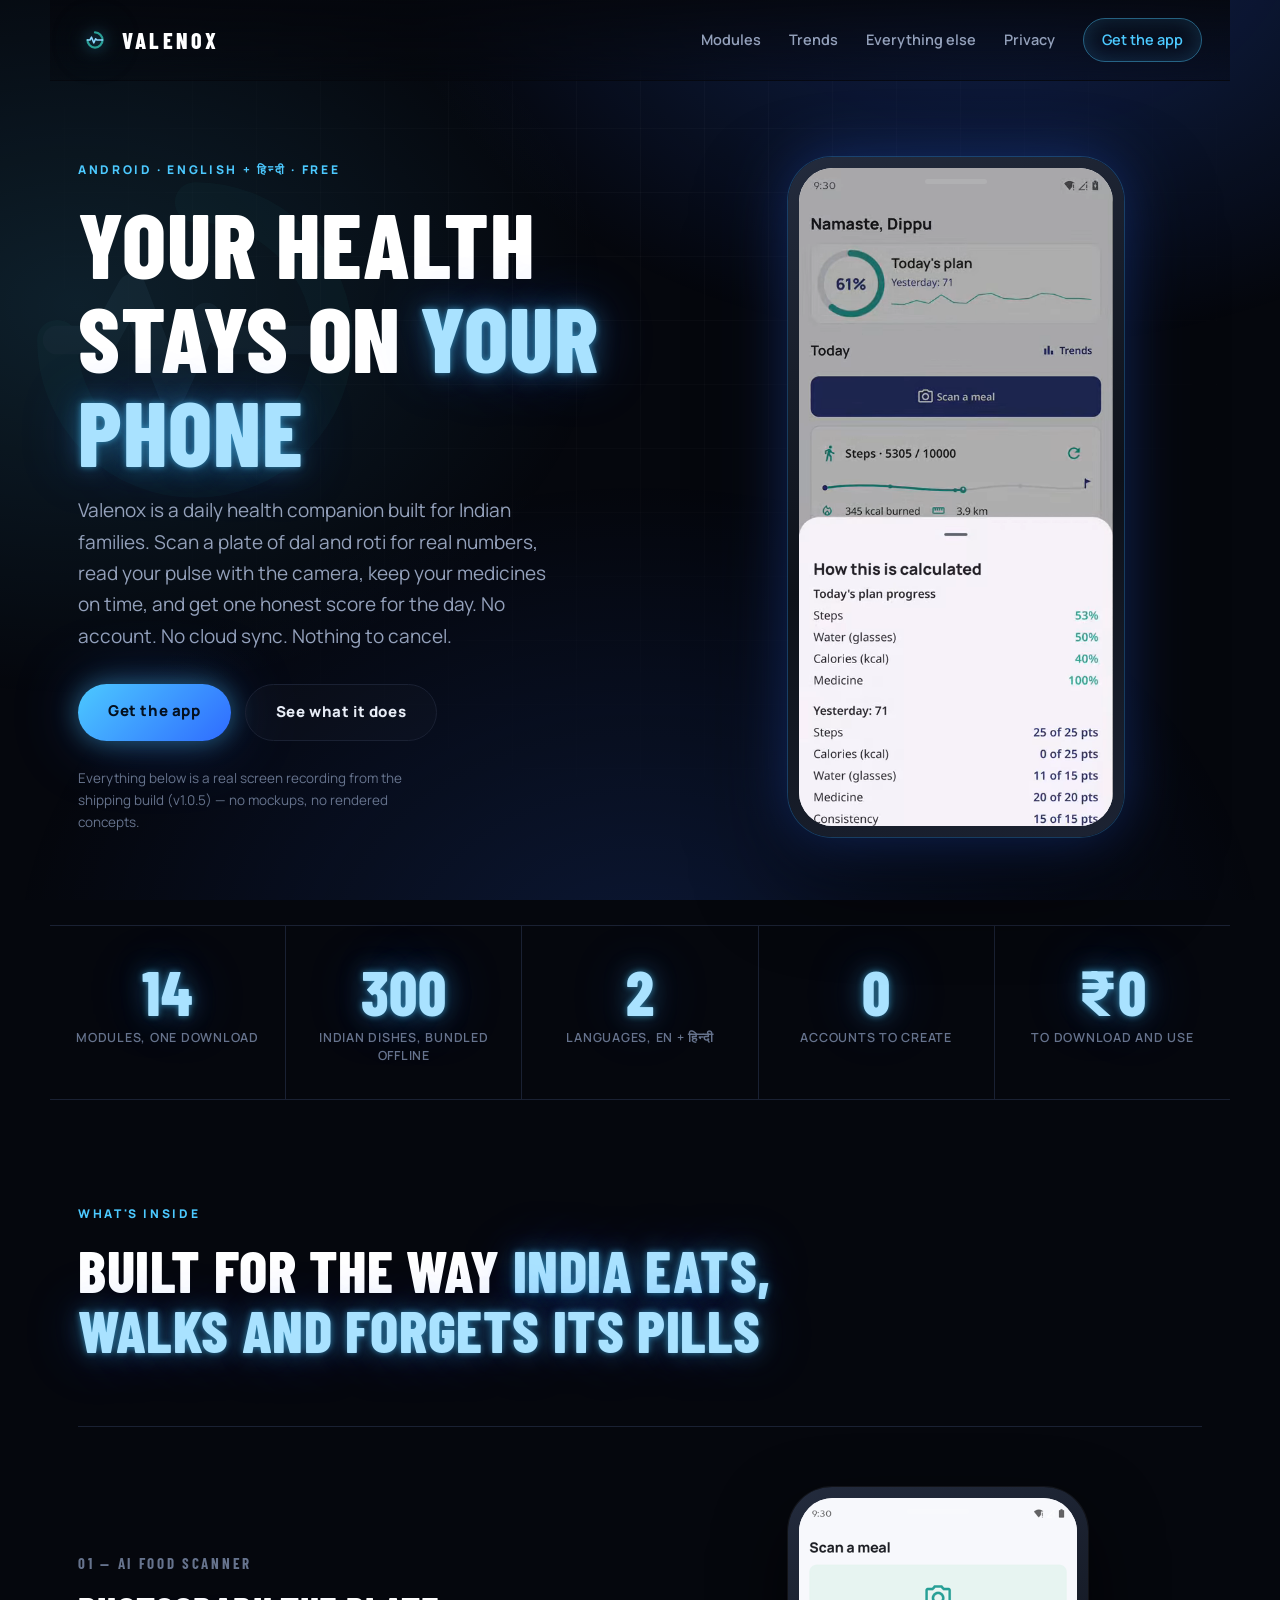
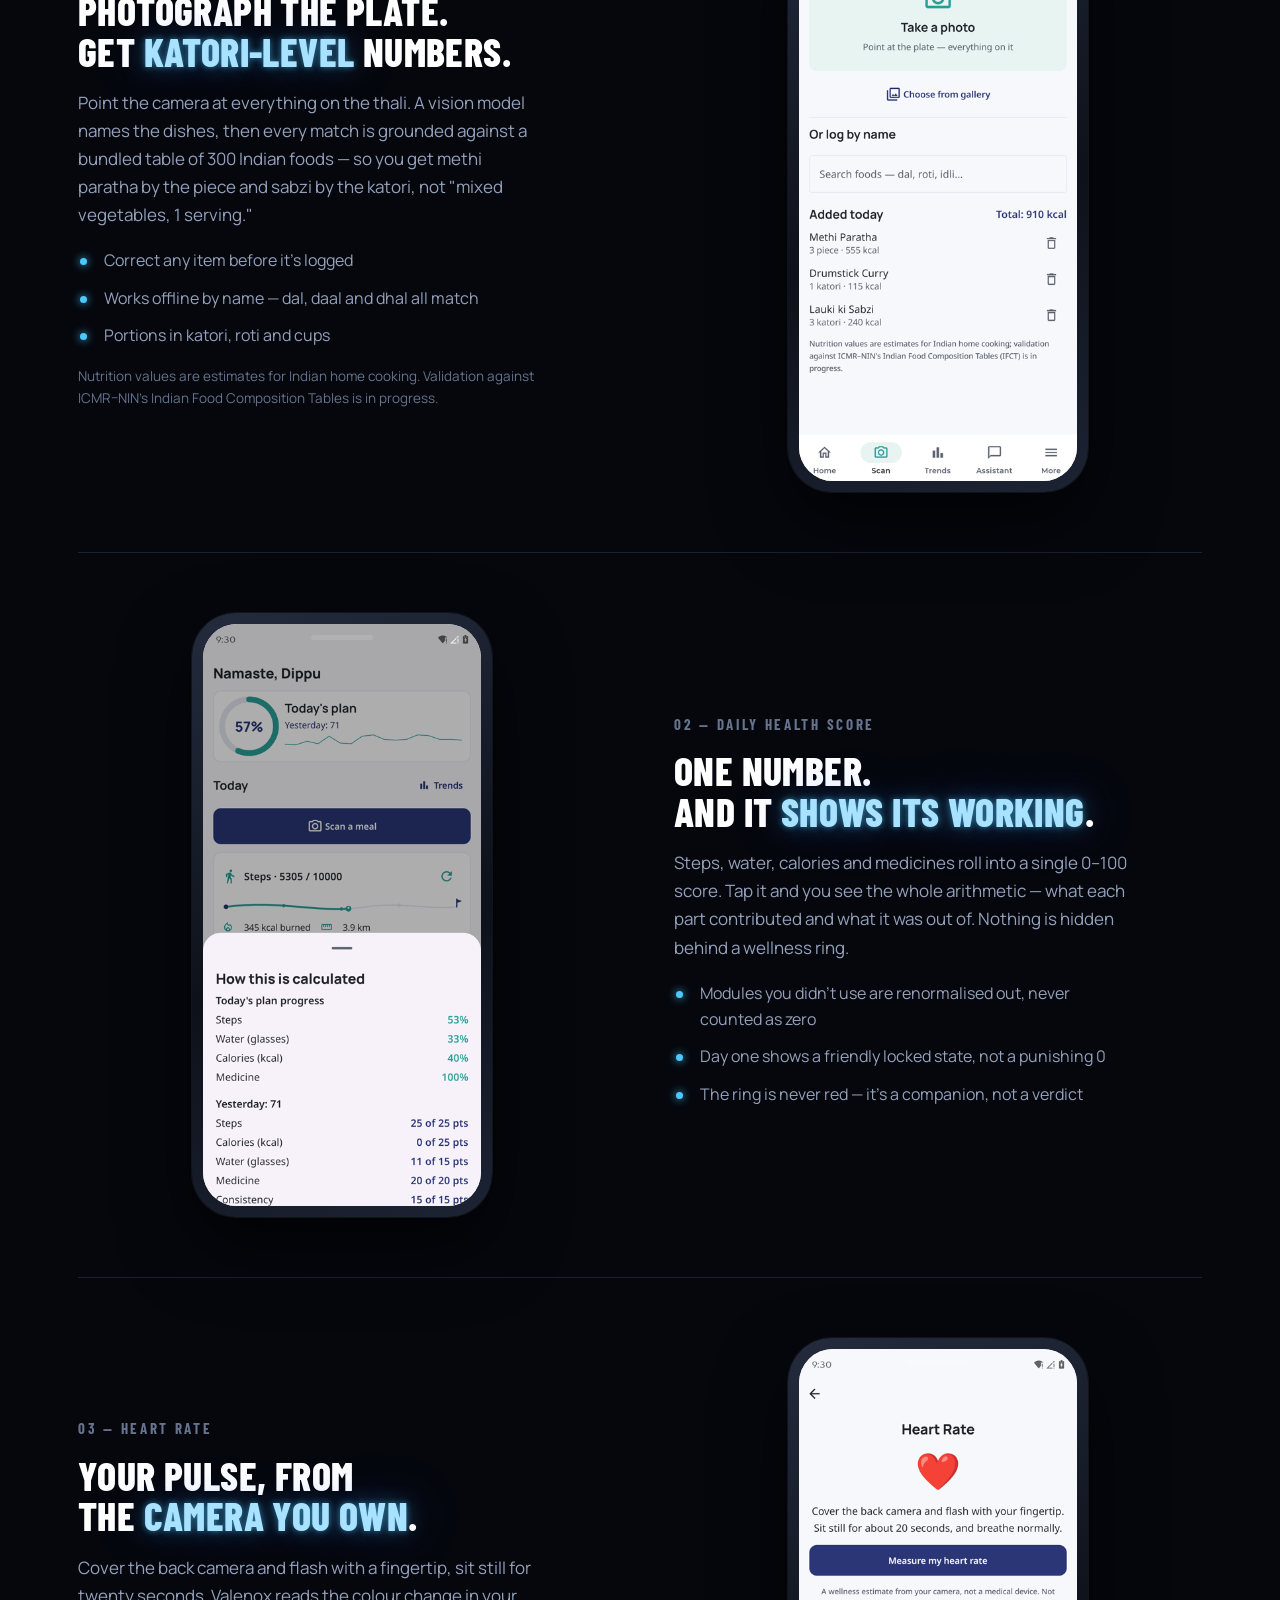
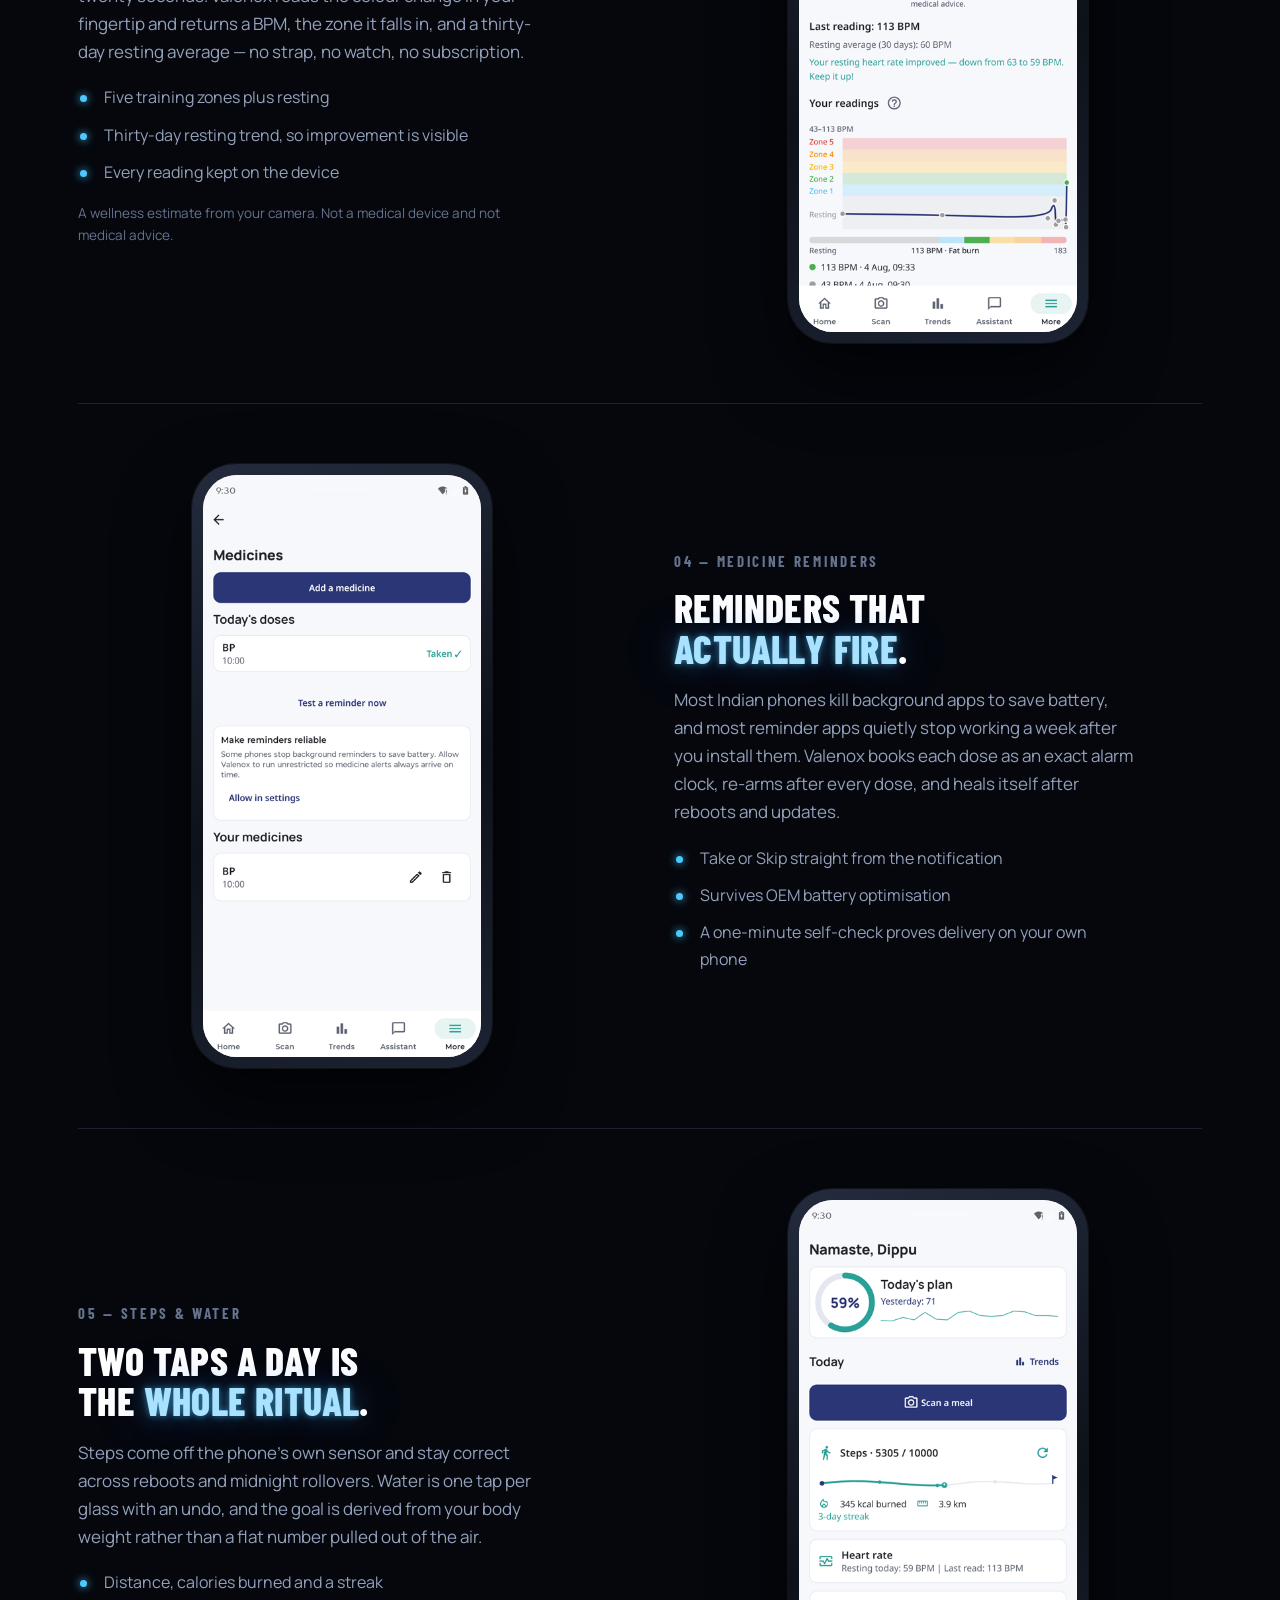
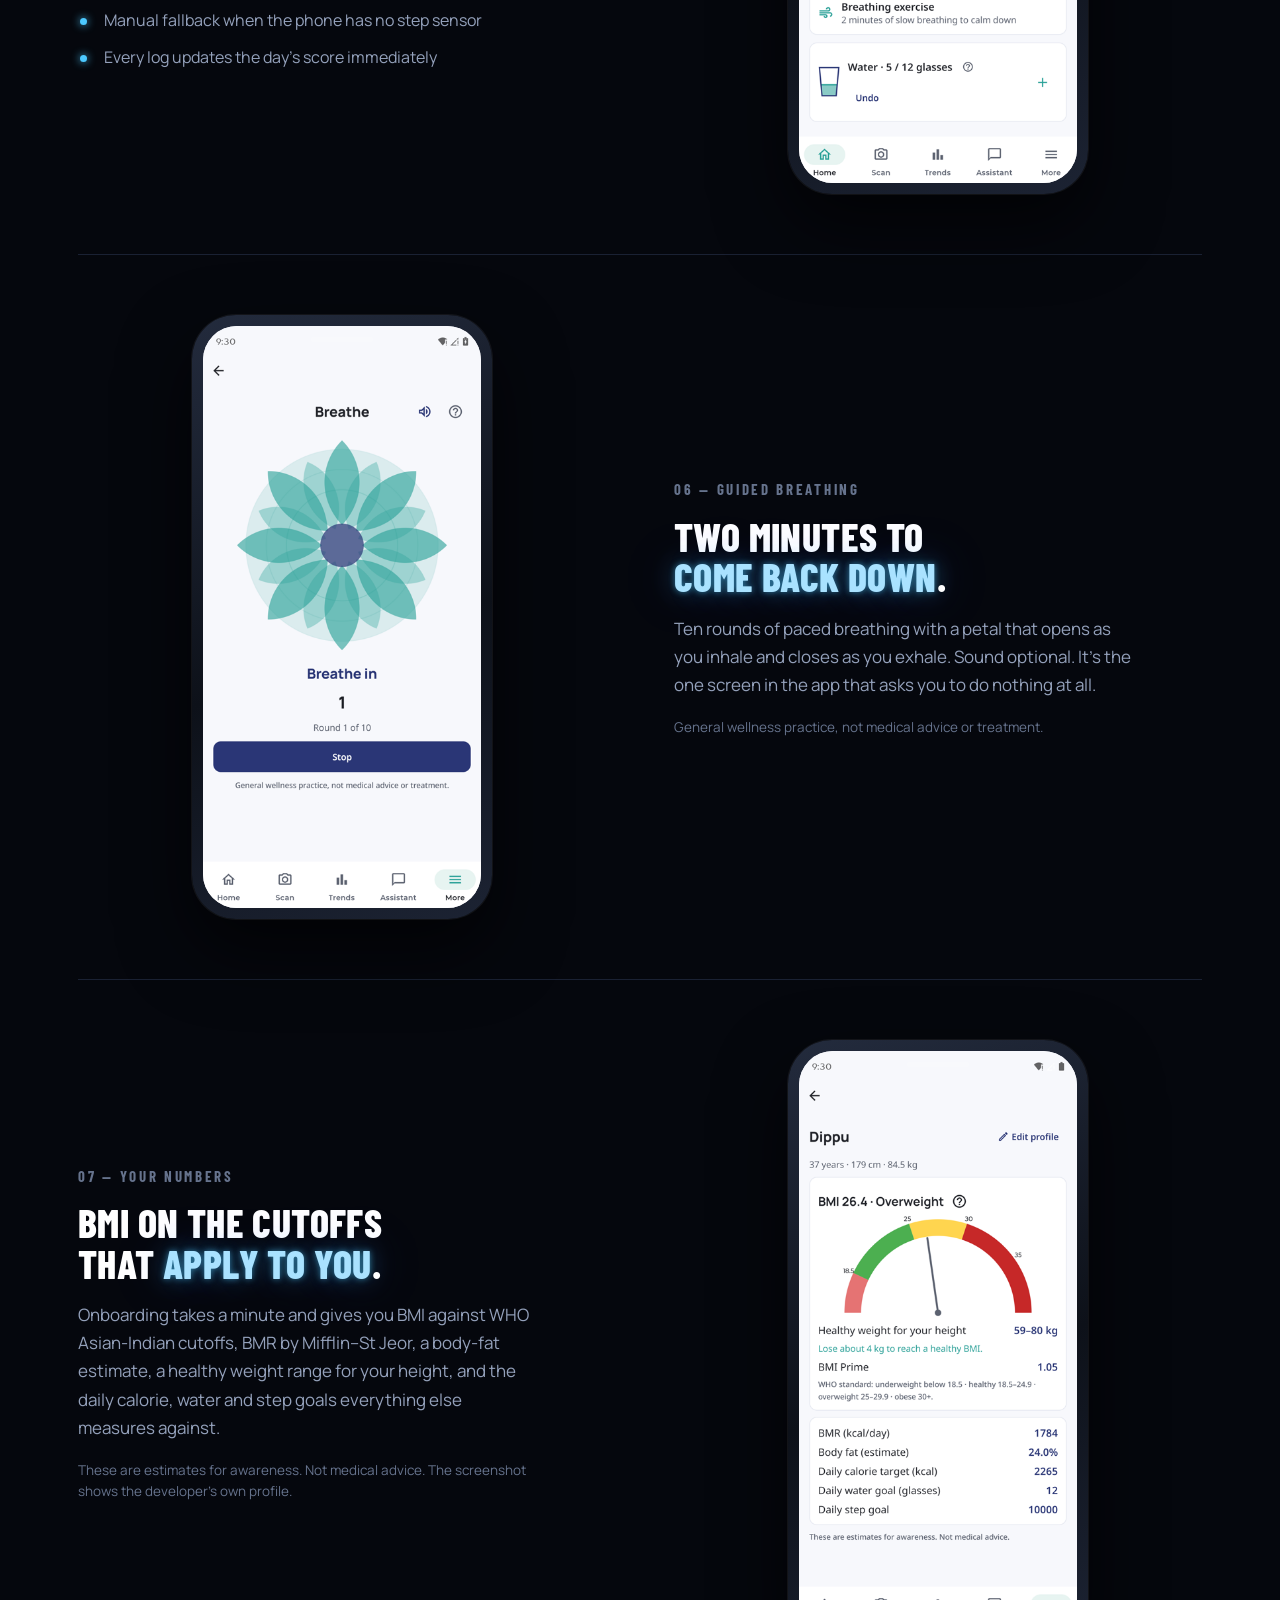
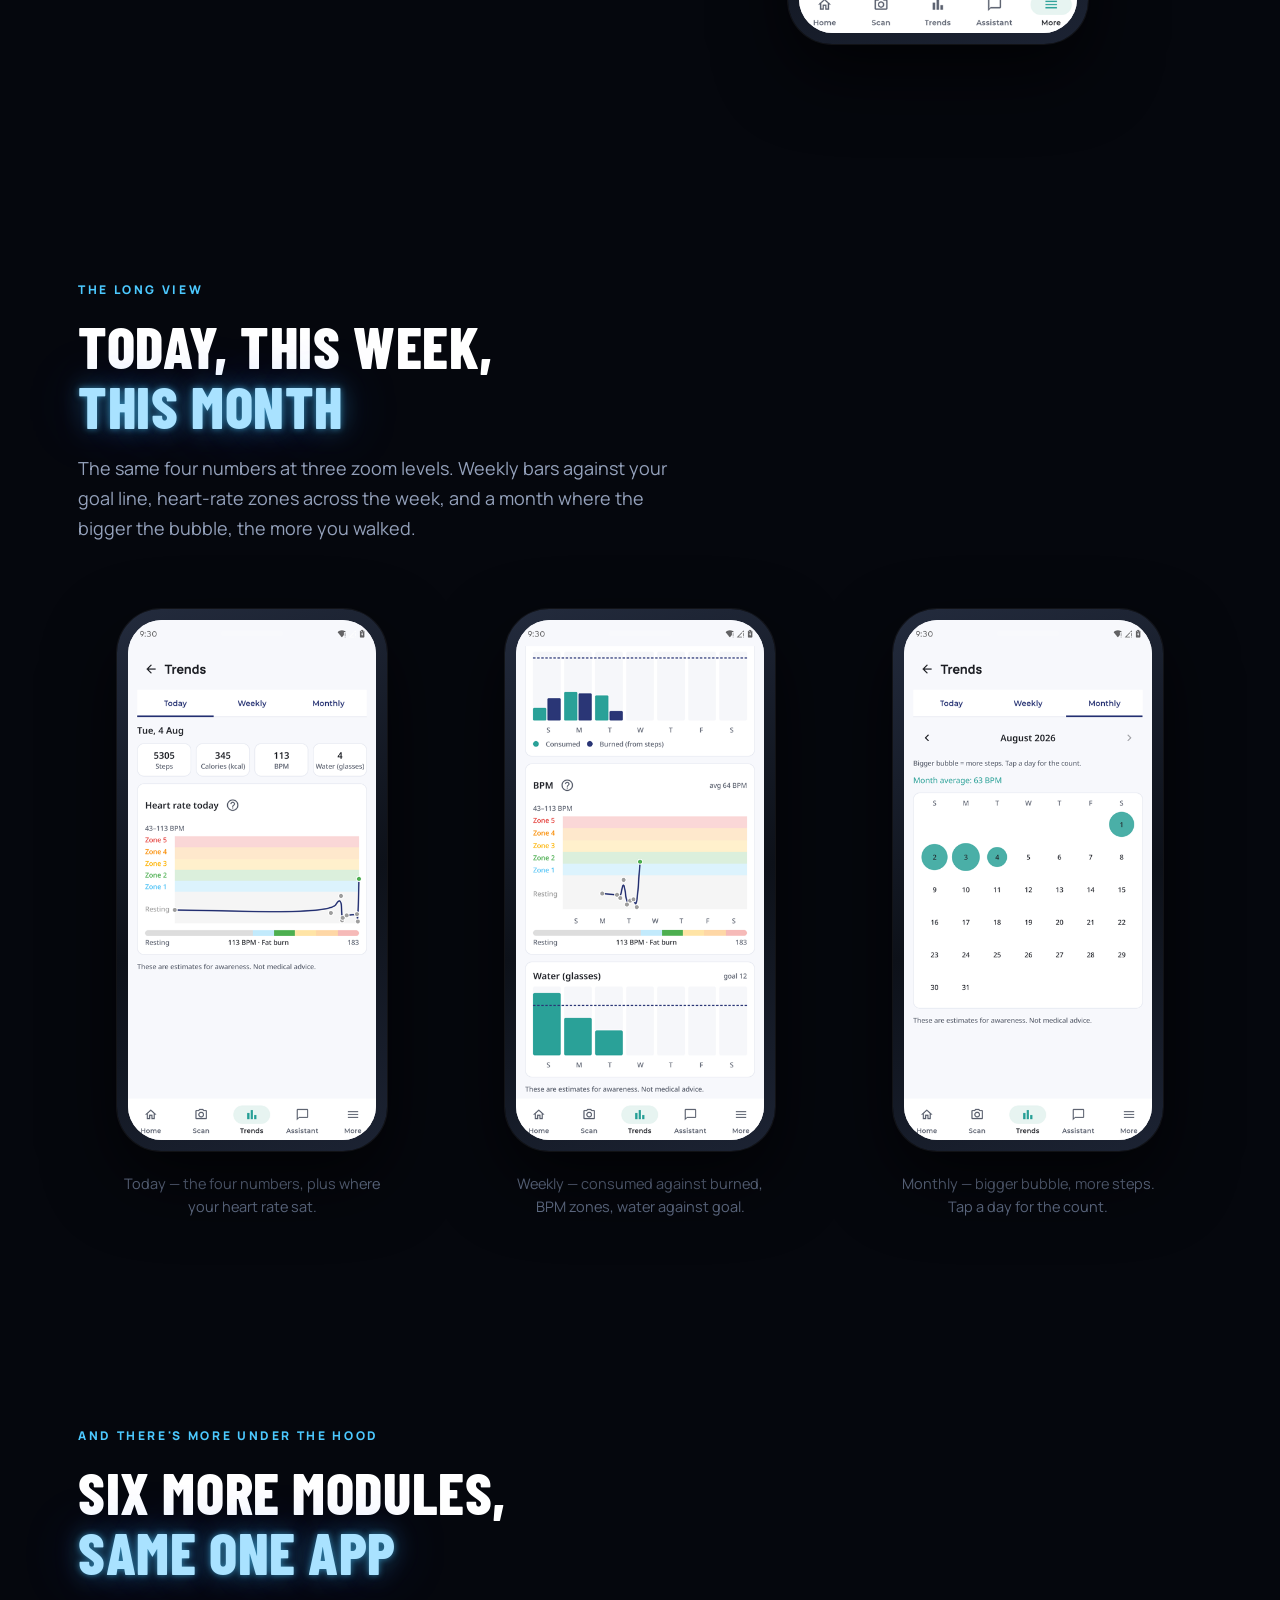
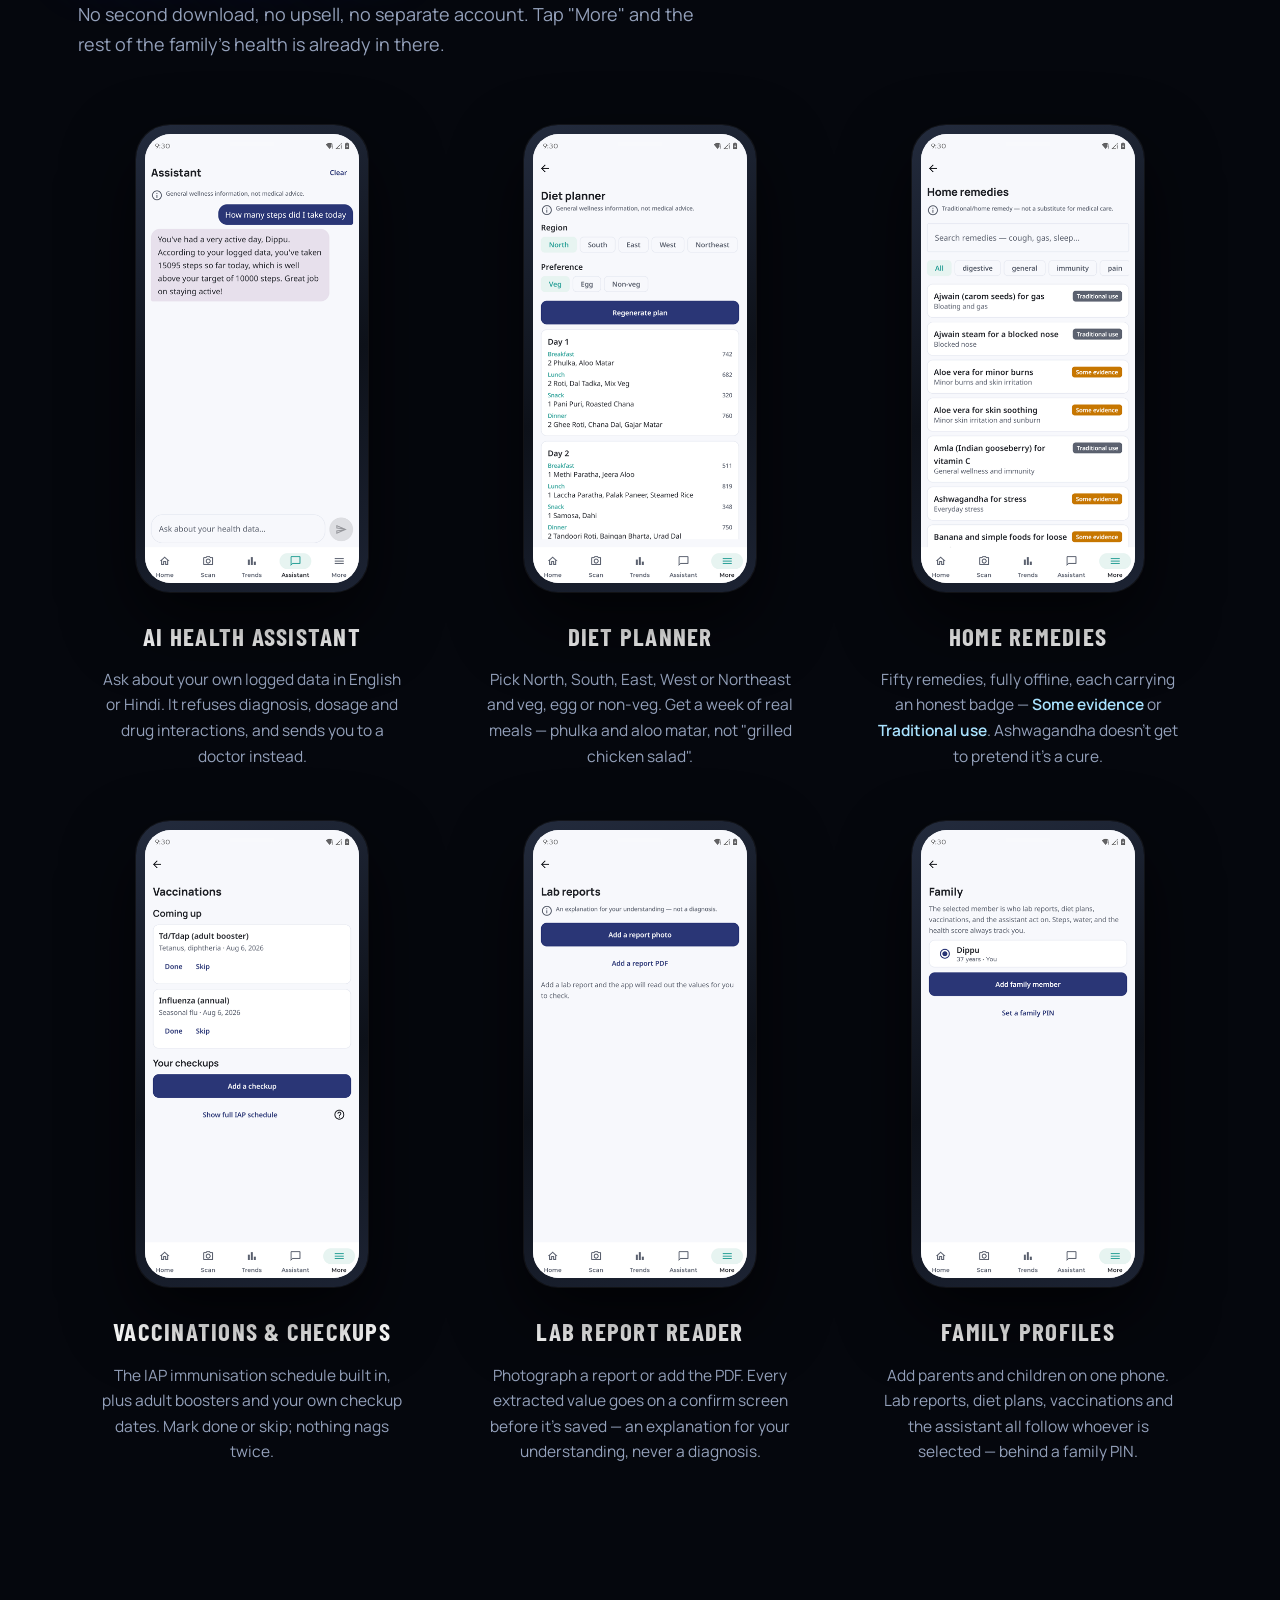
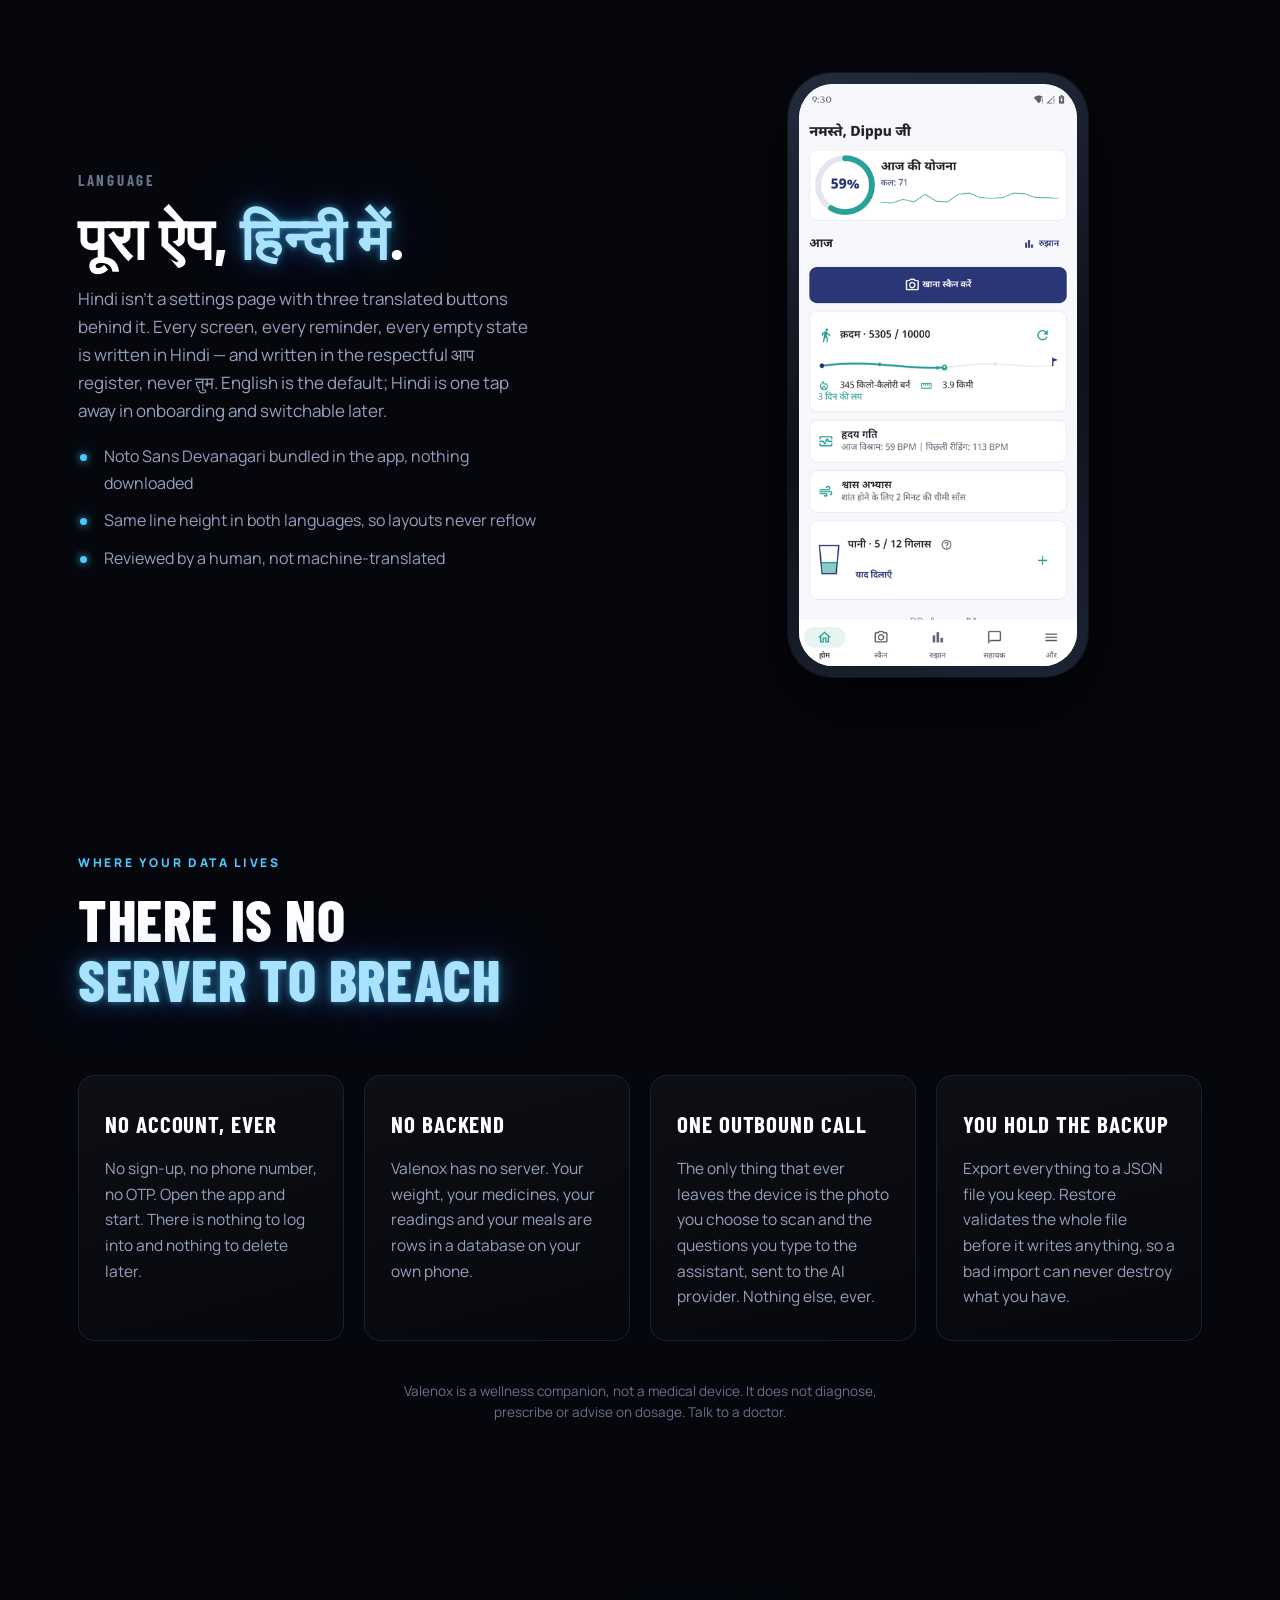
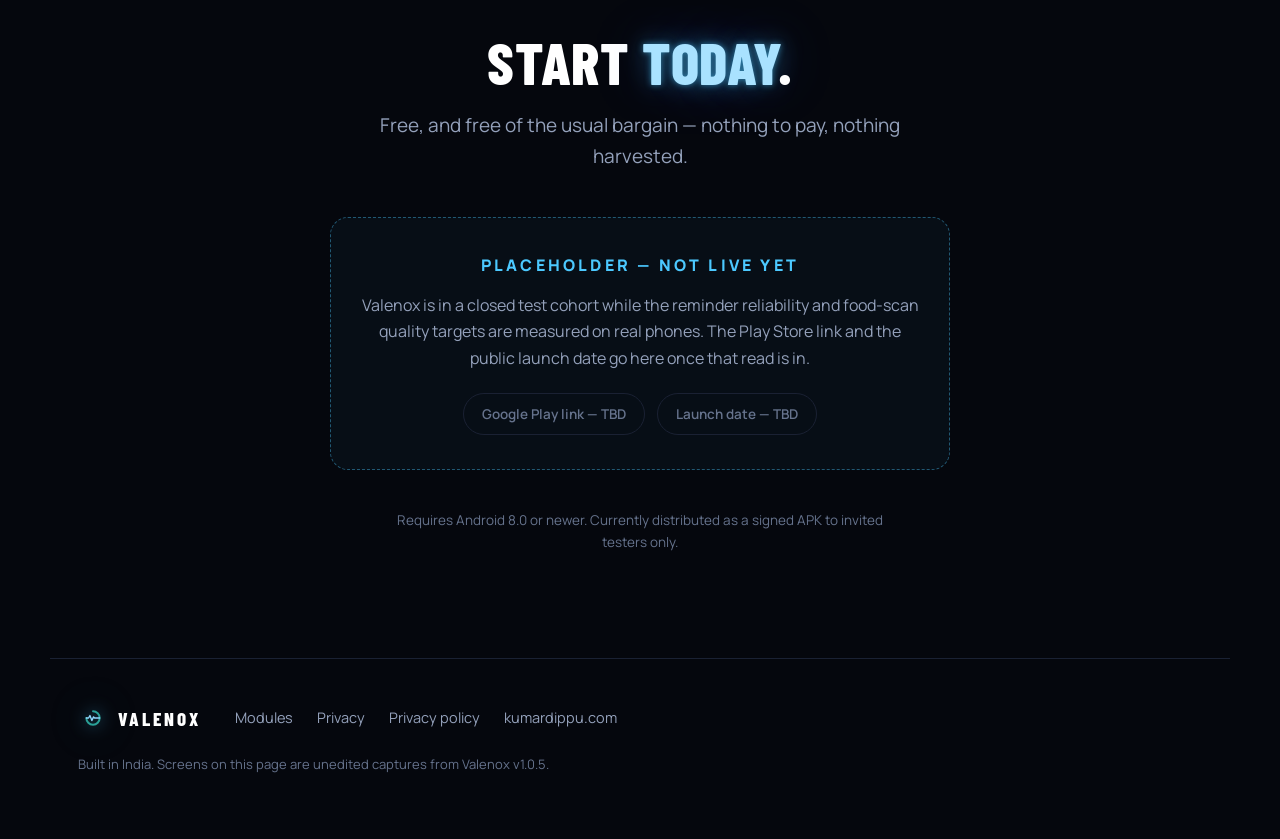
==== index.html @ 493581b9 "initial" ====
<!DOCTYPE html>
<html lang="en">
<head>
<meta charset="utf-8">
<meta name="viewport" content="width=device-width, initial-scale=1">
<title>Valenox — Your health stays on your phone</title>
<meta name="description" content="A free, local-first daily health companion for Indian families. AI food scanning, camera heart rate, step and water tracking, medicine reminders that actually fire, and a daily health score. English and Hindi. No account, no cloud.">
<meta property="og:title" content="Valenox — Your health stays on your phone">
<meta property="og:description" content="A free, local-first daily health companion for Indian families. English and Hindi. No account, no cloud.">
<meta property="og:image" content="assets/valenox-poster.jpg">
<meta property="og:type" content="website">
<link rel="icon" type="image/svg+xml" href="assets/valenox-mark.svg">
<link rel="apple-touch-icon" href="assets/valenox-mark.svg">
<meta name="theme-color" content="#05070d">
<link rel="preconnect" href="https://fonts.googleapis.com">
<link rel="preconnect" href="https://fonts.gstatic.com" crossorigin>
<link href="https://fonts.googleapis.com/css2?family=Barlow+Condensed:wght@600;700;800&family=Manrope:wght@400;500;600;800&display=swap" rel="stylesheet">
<link rel="stylesheet" href="styles.css">
</head>
<body>

<div class="grid-bg" aria-hidden="true"></div>

<header class="nav">
  <a class="nav__brand" href="#top">
    <img class="mark" src="assets/valenox-mark-dark.svg" alt="" width="34" height="34">
    <span>VALENOX</span>
  </a>
  <nav class="nav__links">
    <a href="#modules">Modules</a>
    <a href="#trends">Trends</a>
    <a href="#more">Everything else</a>
    <a href="#privacy">Privacy</a>
    <a href="#get" class="nav__cta">Get the app</a>
  </nav>
</header>

<!-- ─────────────────────────  HERO  ───────────────────────── -->
<section class="hero" id="top">
  <div class="hero__copy">
    <p class="eyebrow">Android · English + हिन्दी · Free</p>
    <h1 class="hero__title">
      YOUR HEALTH<br>
      STAYS ON <span class="glow">YOUR PHONE</span>
    </h1>
    <p class="lede">
      Valenox is a daily health companion built for Indian families. Scan a plate of
      dal and roti for real numbers, read your pulse with the camera, keep your
      medicines on time, and get one honest score for the day. No account. No cloud
      sync. Nothing to cancel.
    </p>
    <div class="hero__actions">
      <a class="btn btn--primary" href="#get">Get the app</a>
      <a class="btn btn--ghost" href="#modules">See what it does</a>
    </div>
    <p class="hero__note">
      Everything below is a real screen recording from the shipping build (v1.0.5) —
      no mockups, no rendered concepts.
    </p>
  </div>

  <div class="hero__device">
    <div class="phone phone--hero">
      <div class="phone__screen">
        <video
          autoplay muted loop playsinline
          poster="assets/valenox-poster.jpg"
          aria-label="Screen recording of the Valenox app: daily plan, food scanner, trends, heart rate, medicines and guided breathing.">
          <source src="assets/valenox-demo.webm" type="video/webm">
          <source src="assets/valenox-demo.mp4" type="video/mp4">
          <img src="assets/valenox-poster.jpg" alt="The Valenox home dashboard showing the day's plan progress.">
        </video>
      </div>
    </div>
  </div>
</section>

<!-- ─────────────────────────  STATS  ───────────────────────── -->
<section class="stats" aria-label="Valenox at a glance">
  <div class="stat"><span class="stat__num glow">14</span><span class="stat__label">Modules, one download</span></div>
  <div class="stat"><span class="stat__num glow">300</span><span class="stat__label">Indian dishes, bundled offline</span></div>
  <div class="stat"><span class="stat__num glow">2</span><span class="stat__label">Languages, EN + हिन्दी</span></div>
  <div class="stat"><span class="stat__num glow">0</span><span class="stat__label">Accounts to create</span></div>
  <div class="stat"><span class="stat__num glow">&#8377;0</span><span class="stat__label">To download and use</span></div>
</section>

<!-- ─────────────────────────  MODULES  ───────────────────────── -->
<section class="section" id="modules">
  <div class="section__head">
    <p class="eyebrow">What's inside</p>
    <h2 class="h2">BUILT FOR THE WAY <span class="glow">INDIA EATS,<br>WALKS AND FORGETS ITS PILLS</span></h2>
  </div>

  <!-- Food scanner -->
  <article class="feature">
    <div class="feature__text">
      <p class="kicker">01 — AI Food Scanner</p>
      <h3 class="h3">Photograph the plate.<br>Get <span class="glow">katori-level</span> numbers.</h3>
      <p>
        Point the camera at everything on the thali. A vision model names the dishes,
        then every match is grounded against a bundled table of 300 Indian foods — so
        you get methi paratha by the piece and sabzi by the katori, not "mixed
        vegetables, 1 serving."
      </p>
      <ul class="ticks">
        <li>Correct any item before it's logged</li>
        <li>Works offline by name — dal, daal and dhal all match</li>
        <li>Portions in katori, roti and cups</li>
      </ul>
      <p class="fineprint">
        Nutrition values are estimates for Indian home cooking. Validation against
        ICMR–NIN's Indian Food Composition Tables is in progress.
      </p>
    </div>
    <div class="feature__shot">
      <div class="phone"><div class="phone__screen">
        <img src="assets/shots/scan.png" alt="The Valenox food scanner showing methi paratha, drumstick curry and lauki ki sabzi logged for a total of 910 kcal." loading="lazy" width="420" height="880">
      </div></div>
    </div>
  </article>

  <!-- Health score -->
  <article class="feature feature--flip">
    <div class="feature__text">
      <p class="kicker">02 — Daily Health Score</p>
      <h3 class="h3">One number.<br>And it <span class="glow">shows its working</span>.</h3>
      <p>
        Steps, water, calories and medicines roll into a single 0–100 score. Tap it
        and you see the whole arithmetic — what each part contributed and what it was
        out of. Nothing is hidden behind a wellness ring.
      </p>
      <ul class="ticks">
        <li>Modules you didn't use are renormalised out, never counted as zero</li>
        <li>Day one shows a friendly locked state, not a punishing 0</li>
        <li>The ring is never red — it's a companion, not a verdict</li>
      </ul>
    </div>
    <div class="feature__shot">
      <div class="phone"><div class="phone__screen">
        <img src="assets/shots/score.png" alt="The health score breakdown sheet showing today's plan progress and yesterday's points for steps, calories, water, medicine and consistency." loading="lazy" width="420" height="880">
      </div></div>
    </div>
  </article>

  <!-- Heart rate -->
  <article class="feature">
    <div class="feature__text">
      <p class="kicker">03 — Heart Rate</p>
      <h3 class="h3">Your pulse, from<br>the <span class="glow">camera you own</span>.</h3>
      <p>
        Cover the back camera and flash with a fingertip, sit still for twenty
        seconds. Valenox reads the colour change in your fingertip and returns a BPM,
        the zone it falls in, and a thirty-day resting average — no strap, no watch,
        no subscription.
      </p>
      <ul class="ticks">
        <li>Five training zones plus resting</li>
        <li>Thirty-day resting trend, so improvement is visible</li>
        <li>Every reading kept on the device</li>
      </ul>
      <p class="fineprint">
        A wellness estimate from your camera. Not a medical device and not medical
        advice.
      </p>
    </div>
    <div class="feature__shot">
      <div class="phone"><div class="phone__screen">
        <img src="assets/shots/heartrate.png" alt="The Valenox heart rate screen: measure with the camera, last reading 113 BPM, resting average 60 BPM, and a zone chart." loading="lazy" width="420" height="880">
      </div></div>
    </div>
  </article>

  <!-- Medicine -->
  <article class="feature feature--flip">
    <div class="feature__text">
      <p class="kicker">04 — Medicine Reminders</p>
      <h3 class="h3">Reminders that<br><span class="glow">actually fire</span>.</h3>
      <p>
        Most Indian phones kill background apps to save battery, and most reminder
        apps quietly stop working a week after you install them. Valenox books each
        dose as an exact alarm clock, re-arms after every dose, and heals itself
        after reboots and updates.
      </p>
      <ul class="ticks">
        <li>Take or Skip straight from the notification</li>
        <li>Survives OEM battery optimisation</li>
        <li>A one-minute self-check proves delivery on your own phone</li>
      </ul>
    </div>
    <div class="feature__shot">
      <div class="phone"><div class="phone__screen">
        <img src="assets/shots/medicine.png" alt="The medicines screen showing today's dose of BP at 10:00 marked Taken, and a card explaining how to make reminders reliable." loading="lazy" width="420" height="880">
      </div></div>
    </div>
  </article>

  <!-- Steps + water -->
  <article class="feature">
    <div class="feature__text">
      <p class="kicker">05 — Steps &amp; Water</p>
      <h3 class="h3">Two taps a day is<br>the <span class="glow">whole ritual</span>.</h3>
      <p>
        Steps come off the phone's own sensor and stay correct across reboots and
        midnight rollovers. Water is one tap per glass with an undo, and the goal is
        derived from your body weight rather than a flat number pulled out of the air.
      </p>
      <ul class="ticks">
        <li>Distance, calories burned and a streak</li>
        <li>Manual fallback when the phone has no step sensor</li>
        <li>Every log updates the day's score immediately</li>
      </ul>
    </div>
    <div class="feature__shot">
      <div class="phone"><div class="phone__screen">
        <img src="assets/shots/water.png" alt="The Valenox home dashboard showing 5305 of 10000 steps, a 3-day streak, heart rate, and water at 5 of 12 glasses with an undo option." loading="lazy" width="420" height="880">
      </div></div>
    </div>
  </article>

  <!-- Breathing -->
  <article class="feature feature--flip">
    <div class="feature__text">
      <p class="kicker">06 — Guided Breathing</p>
      <h3 class="h3">Two minutes to<br><span class="glow">come back down</span>.</h3>
      <p>
        Ten rounds of paced breathing with a petal that opens as you inhale and closes
        as you exhale. Sound optional. It's the one screen in the app that asks you to
        do nothing at all.
      </p>
      <p class="fineprint">General wellness practice, not medical advice or treatment.</p>
    </div>
    <div class="feature__shot">
      <div class="phone"><div class="phone__screen">
        <img src="assets/shots/breathing_active.png" alt="The guided breathing screen mid-session, showing an open petal animation with the prompt Breathe in, round 1 of 10." loading="lazy" width="420" height="880">
      </div></div>
    </div>
  </article>

  <!-- Profile -->
  <article class="feature">
    <div class="feature__text">
      <p class="kicker">07 — Your Numbers</p>
      <h3 class="h3">BMI on the cutoffs<br>that <span class="glow">apply to you</span>.</h3>
      <p>
        Onboarding takes a minute and gives you BMI against WHO Asian-Indian cutoffs,
        BMR by Mifflin–St Jeor, a body-fat estimate, a healthy weight range for your
        height, and the daily calorie, water and step goals everything else measures
        against.
      </p>
      <p class="fineprint">
        These are estimates for awareness. Not medical advice. The screenshot shows
        the developer's own profile.
      </p>
    </div>
    <div class="feature__shot">
      <div class="phone"><div class="phone__screen">
        <img src="assets/shots/profile.png" alt="A Valenox profile screen showing a BMI dial at 26.4, healthy weight range, BMR, body fat estimate and daily calorie, water and step goals." loading="lazy" width="420" height="880">
      </div></div>
    </div>
  </article>
</section>

<!-- ─────────────────────────  TRENDS  ───────────────────────── -->
<section class="section section--tight" id="trends">
  <div class="section__head">
    <p class="eyebrow">The long view</p>
    <h2 class="h2">TODAY, THIS WEEK,<br><span class="glow">THIS MONTH</span></h2>
    <p class="section__sub">
      The same four numbers at three zoom levels. Weekly bars against your goal line,
      heart-rate zones across the week, and a month where the bigger the bubble, the
      more you walked.
    </p>
  </div>
  <div class="trio">
    <figure class="trio__item">
      <div class="phone"><div class="phone__screen">
        <img src="assets/shots/trends_today.png" alt="Trends, Today view: 5305 steps, 345 calories, 113 BPM, 4 glasses of water, and a heart rate zone chart." loading="lazy" width="420" height="880">
      </div></div>
      <figcaption>Today — the four numbers, plus where your heart rate sat.</figcaption>
    </figure>
    <figure class="trio__item">
      <div class="phone"><div class="phone__screen">
        <img src="assets/shots/trends_weekly_bpm.png" alt="Trends, Weekly view: calories consumed versus burned, a BPM zone chart averaging 64 BPM, and water glasses against a goal of 12." loading="lazy" width="420" height="880">
      </div></div>
      <figcaption>Weekly — consumed against burned, BPM zones, water against goal.</figcaption>
    </figure>
    <figure class="trio__item">
      <div class="phone"><div class="phone__screen">
        <img src="assets/shots/trends_monthly.png" alt="Trends, Monthly view: an August 2026 calendar where each active day is a teal bubble sized by step count, with a month average of 63 BPM." loading="lazy" width="420" height="880">
      </div></div>
      <figcaption>Monthly — bigger bubble, more steps. Tap a day for the count.</figcaption>
    </figure>
  </div>
</section>

<!-- ─────────────────────────  MORE MODULES  ───────────────────────── -->
<section class="section" id="more">
  <div class="section__head">
    <p class="eyebrow">And there's more under the hood</p>
    <h2 class="h2">SIX MORE MODULES,<br><span class="glow">SAME ONE APP</span></h2>
    <p class="section__sub">
      No second download, no upsell, no separate account. Tap "More" and the rest of
      the family's health is already in there.
    </p>
  </div>

  <div class="modules">
    <article class="mod">
      <div class="phone phone--sm"><div class="phone__screen">
        <img src="assets/shots/assistant.png" alt="The Valenox assistant answering a question about today's step count using the user's own logged data." loading="lazy" width="420" height="880">
      </div></div>
      <h3 class="mod__title">AI Health Assistant</h3>
      <p>Ask about your own logged data in English or Hindi. It refuses diagnosis, dosage and drug interactions, and sends you to a doctor instead.</p>
    </article>

    <article class="mod">
      <div class="phone phone--sm"><div class="phone__screen">
        <img src="assets/shots/diet.png" alt="The diet planner showing region and preference filters with a seven-day Indian meal plan of phulka, dal tadka, methi paratha and palak paneer." loading="lazy" width="420" height="880">
      </div></div>
      <h3 class="mod__title">Diet Planner</h3>
      <p>Pick North, South, East, West or Northeast and veg, egg or non-veg. Get a week of real meals — phulka and aloo matar, not "grilled chicken salad".</p>
    </article>

    <article class="mod">
      <div class="phone phone--sm"><div class="phone__screen">
        <img src="assets/shots/remedies.png" alt="The home remedies list showing ajwain for gas, aloe vera for burns and ashwagandha for stress, each tagged with an evidence badge." loading="lazy" width="420" height="880">
      </div></div>
      <h3 class="mod__title">Home Remedies</h3>
      <p>Fifty remedies, fully offline, each carrying an honest badge — <em>Some evidence</em> or <em>Traditional use</em>. Ashwagandha doesn't get to pretend it's a cure.</p>
    </article>

    <article class="mod">
      <div class="phone phone--sm"><div class="phone__screen">
        <img src="assets/shots/vaccinations.png" alt="The vaccinations screen listing an upcoming Td/Tdap adult booster and annual influenza shot with Done and Skip actions." loading="lazy" width="420" height="880">
      </div></div>
      <h3 class="mod__title">Vaccinations &amp; Checkups</h3>
      <p>The IAP immunisation schedule built in, plus adult boosters and your own checkup dates. Mark done or skip; nothing nags twice.</p>
    </article>

    <article class="mod">
      <div class="phone phone--sm"><div class="phone__screen">
        <img src="assets/shots/lab.png" alt="The lab reports screen offering to add a report photo or PDF and read out the values for you to check." loading="lazy" width="420" height="880">
      </div></div>
      <h3 class="mod__title">Lab Report Reader</h3>
      <p>Photograph a report or add the PDF. Every extracted value goes on a confirm screen before it's saved — an explanation for your understanding, never a diagnosis.</p>
    </article>

    <article class="mod">
      <div class="phone phone--sm"><div class="phone__screen">
        <img src="assets/shots/family.png" alt="The family screen showing the selected member and options to add a family member or set a family PIN." loading="lazy" width="420" height="880">
      </div></div>
      <h3 class="mod__title">Family Profiles</h3>
      <p>Add parents and children on one phone. Lab reports, diet plans, vaccinations and the assistant all follow whoever is selected — behind a family PIN.</p>
    </article>
  </div>
</section>

<!-- ─────────────────────────  HINDI  ───────────────────────── -->
<section class="section split" id="hindi">
  <div class="split__text">
    <p class="kicker">Language</p>
    <h2 class="h2">पूरा ऐप, <span class="glow">हिन्दी में</span>.</h2>
    <p>
      Hindi isn't a settings page with three translated buttons behind it. Every
      screen, every reminder, every empty state is written in Hindi — and written in
      the respectful आप register, never तुम. English is the default; Hindi is one tap
      away in onboarding and switchable later.
    </p>
    <ul class="ticks">
      <li>Noto Sans Devanagari bundled in the app, nothing downloaded</li>
      <li>Same line height in both languages, so layouts never reflow</li>
      <li>Reviewed by a human, not machine-translated</li>
    </ul>
  </div>
  <div class="split__shot">
    <div class="phone"><div class="phone__screen">
      <img src="assets/shots/home_hi.png" alt="The Valenox home dashboard in Hindi, reading नमस्ते Dippu जी with आज की योजना at 59 percent, क़दम and पानी cards." loading="lazy" width="420" height="880">
    </div></div>
  </div>
</section>

<!-- ─────────────────────────  PRIVACY  ───────────────────────── -->
<section class="section section--tight" id="privacy">
  <div class="section__head">
    <p class="eyebrow">Where your data lives</p>
    <h2 class="h2">THERE IS NO<br><span class="glow">SERVER TO BREACH</span></h2>
  </div>
  <div class="cards">
    <div class="card">
      <h3 class="card__title">No account, ever</h3>
      <p>No sign-up, no phone number, no OTP. Open the app and start. There is nothing to log into and nothing to delete later.</p>
    </div>
    <div class="card">
      <h3 class="card__title">No backend</h3>
      <p>Valenox has no server. Your weight, your medicines, your readings and your meals are rows in a database on your own phone.</p>
    </div>
    <div class="card">
      <h3 class="card__title">One outbound call</h3>
      <p>The only thing that ever leaves the device is the photo you choose to scan and the questions you type to the assistant, sent to the AI provider. Nothing else, ever.</p>
    </div>
    <div class="card">
      <h3 class="card__title">You hold the backup</h3>
      <p>Export everything to a JSON file you keep. Restore validates the whole file before it writes anything, so a bad import can never destroy what you have.</p>
    </div>
  </div>
  <p class="fineprint fineprint--center">
    Valenox is a wellness companion, not a medical device. It does not diagnose,
    prescribe or advise on dosage. Talk to a doctor.
  </p>
</section>

<!-- ─────────────────────────  GET  ───────────────────────── -->
<section class="section get" id="get">
  <h2 class="h2">START <span class="glow">TODAY</span>.</h2>
  <p class="get__sub">
    Free, and free of the usual bargain — nothing to pay, nothing harvested.
  </p>

  <div class="placeholder">
    <p class="placeholder__tag">Placeholder — not live yet</p>
    <p>
      Valenox is in a closed test cohort while the reminder reliability and food-scan
      quality targets are measured on real phones. The Play Store link and the public
      launch date go here once that read is in.
    </p>
    <div class="placeholder__row">
      <span class="chip">Google Play link — TBD</span>
      <span class="chip">Launch date — TBD</span>
    </div>
  </div>

  <p class="fineprint fineprint--center">
    Requires Android 8.0 or newer. Currently distributed as a signed APK to invited
    testers only.
  </p>
</section>

<footer class="footer">
  <div class="footer__brand">
    <img class="mark" src="assets/valenox-mark-dark.svg" alt="" width="30" height="30">
    <span>VALENOX</span>
  </div>
  <nav class="footer__links">
    <a href="#modules">Modules</a>
    <a href="#privacy">Privacy</a>
    <a href="privacy-policy.html">Privacy policy</a>
    <a href="../index.html">kumardippu.com</a>
  </nav>
  <p class="footer__note">
    Built in India. Screens on this page are unedited captures from Valenox v1.0.5.
  </p>
</footer>

<script src="main.js"></script>
</body>
</html>
---- styles.css ----
/* Valenox landing page — dark, sporty, blue glow.
   Deliberately not the in-app design system (see swasthya-os/DESIGN.md). */

:root {
  --bg:        #05070d;
  --bg-raise:  #0b0f1a;
  --line:      #1a2133;
  --ink:       #e8edf7;
  --ink-dim:   #94a1bb;
  --ink-faint: #66738d;

  --blue:      #4cc9ff;
  --blue-deep: #2f6bff;
  --blue-soft: #a9e2ff;

  --maxw: 1180px;
  --pad: 28px;
}

* { box-sizing: border-box; }

html { scroll-behavior: smooth; }

body {
  margin: 0;
  background: var(--bg);
  color: var(--ink);
  font-family: Manrope, -apple-system, BlinkMacSystemFont, "Segoe UI", sans-serif;
  font-size: 17px;
  line-height: 1.65;
  -webkit-font-smoothing: antialiased;
  overflow-x: hidden;
}

img, video { display: block; max-width: 100%; }

p { margin: 0 0 18px; color: var(--ink-dim); }

a { color: var(--blue); text-decoration: none; }

/* ── Ambient background ─────────────────────────────────── */
.grid-bg {
  position: fixed;
  inset: 0;
  z-index: -1;
  background:
    radial-gradient(900px 620px at 78% -8%,  rgba(47,107,255,.28), transparent 68%),
    radial-gradient(760px 560px at 6% 34%,   rgba(76,201,255,.13), transparent 70%),
    radial-gradient(900px 700px at 50% 108%, rgba(47,107,255,.16), transparent 70%);
}
.grid-bg::after {
  content: "";
  position: absolute;
  inset: 0;
  background-image:
    linear-gradient(rgba(255,255,255,.028) 1px, transparent 1px),
    linear-gradient(90deg, rgba(255,255,255,.028) 1px, transparent 1px);
  background-size: 64px 64px;
  mask-image: radial-gradient(circle at 50% 22%, #000 0%, transparent 78%);
  -webkit-mask-image: radial-gradient(circle at 50% 22%, #000 0%, transparent 78%);
}

/* ── Type ───────────────────────────────────────────────── */
.h2, .h3, .hero__title, .stat__num {
  font-family: "Barlow Condensed", Manrope, sans-serif;
  font-weight: 800;
  letter-spacing: .01em;
  line-height: 1.02;
  text-transform: uppercase;
  margin: 0 0 18px;
  color: #fff;
}

.hero__title { font-size: clamp(46px, 7.4vw, 92px); }
.h2          { font-size: clamp(34px, 4.6vw, 60px); }
.h3          { font-size: clamp(27px, 3.1vw, 40px); }

/* Glow is for display type and numerals only — never body copy. */
.glow {
  color: var(--blue-soft);
  text-shadow:
    0 0 6px  rgba(76,201,255,.55),
    0 0 24px rgba(76,201,255,.35),
    0 0 60px rgba(47,107,255,.30);
}

.eyebrow {
  font-size: 12px;
  font-weight: 800;
  letter-spacing: .22em;
  text-transform: uppercase;
  color: var(--blue);
  margin: 0 0 16px;
}

.kicker {
  font-family: "Barlow Condensed", sans-serif;
  font-size: 15px;
  font-weight: 700;
  letter-spacing: .18em;
  text-transform: uppercase;
  color: var(--ink-faint);
  margin: 0 0 14px;
}

.lede { font-size: 19px; max-width: 40ch; }

.fineprint {
  font-size: 13.5px;
  line-height: 1.6;
  color: var(--ink-faint);
  margin-top: 18px;
}
.fineprint--center { text-align: center; max-width: 62ch; margin: 40px auto 0; }

/* ── Nav ────────────────────────────────────────────────── */
.nav {
  position: sticky;
  top: 0;
  z-index: 50;
  display: flex;
  align-items: center;
  justify-content: space-between;
  gap: 24px;
  max-width: var(--maxw);
  margin: 0 auto;
  padding: 18px var(--pad);
  backdrop-filter: blur(14px);
  background: linear-gradient(180deg, rgba(5,7,13,.88), rgba(5,7,13,.35));
  border-bottom: 1px solid transparent;
  transition: border-color .25s ease;
}
.nav.is-stuck { border-bottom-color: var(--line); }

.nav__brand {
  display: inline-flex;
  align-items: center;
  gap: 10px;
  font-family: "Barlow Condensed", sans-serif;
  font-weight: 800;
  font-size: 22px;
  letter-spacing: .16em;
  color: #fff;
}
.mark {
  width: 34px;
  height: 34px;
  filter: drop-shadow(0 0 8px rgba(76,201,255,.55)) drop-shadow(0 0 20px rgba(42,161,152,.35));
}

.nav__links { display: flex; align-items: center; gap: 28px; }
.nav__links a {
  font-size: 14.5px;
  font-weight: 600;
  color: var(--ink-dim);
  transition: color .2s ease;
}
.nav__links a:hover { color: #fff; }
.nav__cta {
  padding: 9px 18px;
  border: 1px solid rgba(76,201,255,.45);
  border-radius: 999px;
  color: var(--blue) !important;
  box-shadow: 0 0 22px rgba(76,201,255,.18) inset;
}
.nav__cta:hover { background: rgba(76,201,255,.1); }

/* ── Buttons ────────────────────────────────────────────── */
.btn {
  display: inline-block;
  padding: 15px 30px;
  border-radius: 999px;
  font-weight: 800;
  font-size: 15px;
  letter-spacing: .04em;
  transition: transform .18s ease, box-shadow .25s ease;
}
.btn--primary {
  background: linear-gradient(135deg, var(--blue) 0%, var(--blue-deep) 100%);
  color: #04101f;
  box-shadow: 0 0 26px rgba(76,201,255,.45), 0 0 70px rgba(47,107,255,.28);
}
.btn--primary:hover {
  transform: translateY(-2px);
  box-shadow: 0 0 34px rgba(76,201,255,.65), 0 0 95px rgba(47,107,255,.4);
}
.btn--ghost {
  border: 1px solid var(--line);
  color: var(--ink);
  background: rgba(255,255,255,.02);
}
.btn--ghost:hover { border-color: rgba(76,201,255,.5); transform: translateY(-2px); }

/* ── Hero ───────────────────────────────────────────────── */
.hero {
  position: relative;
  display: grid;
  grid-template-columns: 1.08fr .92fr;
  align-items: center;
  gap: 56px;
  max-width: var(--maxw);
  margin: 0 auto;
  padding: 76px var(--pad) 88px;
}
.hero::before {                  /* the launcher ring, blown up as a watermark */
  content: "";
  position: absolute;
  top: -6%;
  left: -14%;
  width: 620px;
  height: 620px;
  background: url("assets/valenox-mark-dark.svg") center / contain no-repeat;
  opacity: .05;
  pointer-events: none;
  z-index: -1;
}
.hero__actions { display: flex; flex-wrap: wrap; gap: 14px; margin: 32px 0 26px; }
.hero__note { font-size: 13.5px; color: var(--ink-faint); max-width: 46ch; margin: 0; }
.hero__device { display: flex; justify-content: center; }

/* ── Phone frame ────────────────────────────────────────── */
.phone {
  position: relative;
  width: 300px;
  padding: 11px;
  border-radius: 44px;
  background: linear-gradient(160deg, #232b3d 0%, #0d1119 55%, #1c2333 100%);
  box-shadow:
    0 0 0 1px rgba(255,255,255,.06),
    0 30px 70px rgba(0,0,0,.65);
}
.phone::before {                 /* speaker slot */
  content: "";
  position: absolute;
  top: 22px; left: 50%;
  transform: translateX(-50%);
  width: 62px; height: 5px;
  border-radius: 3px;
  background: rgba(255,255,255,.1);
  z-index: 2;
}
.phone__screen {
  border-radius: 34px;
  overflow: hidden;
  background: #f7f8fc;
  aspect-ratio: 420 / 880;
}
.phone__screen > img,
.phone__screen > video { width: 100%; height: 100%; object-fit: cover; object-position: top; }

.phone--hero {
  width: 336px;
  box-shadow:
    0 0 0 1px rgba(76,201,255,.22),
    0 0 60px rgba(47,107,255,.35),
    0 40px 90px rgba(0,0,0,.7);
}

/* ── Stats ──────────────────────────────────────────────── */
.stats {
  display: grid;
  grid-template-columns: repeat(5, 1fr);
  gap: 1px;
  max-width: var(--maxw);
  margin: 0 auto;
  border-top: 1px solid var(--line);
  border-bottom: 1px solid var(--line);
  background: var(--line);
}
.stat {
  background: var(--bg);
  padding: 34px 22px;
  text-align: center;
}
.stat__num { display: block; font-size: clamp(44px, 5vw, 62px); margin: 0 0 6px; }
.stat__label {
  display: block;
  font-size: 12.5px;
  font-weight: 600;
  letter-spacing: .06em;
  color: var(--ink-faint);
  text-transform: uppercase;
  line-height: 1.45;
}

/* ── Sections ───────────────────────────────────────────── */
.section {
  max-width: var(--maxw);
  margin: 0 auto;
  padding: 104px var(--pad);
  scroll-margin-top: 84px;      /* clear the sticky nav on anchor jumps */
}
.section--tight { padding-top: 72px; }

.section__head { max-width: 46rem; margin-bottom: 66px; }
.section__sub { font-size: 18px; max-width: 56ch; }

/* ── Feature rows ───────────────────────────────────────── */
.feature {
  display: grid;
  grid-template-columns: 1fr 1fr;
  align-items: center;
  gap: 68px;
  padding: 60px 0;
  border-top: 1px solid var(--line);
}
.feature--flip .feature__text { order: 2; }
.feature--flip .feature__shot { order: 1; }
.feature__text { max-width: 46ch; }
.feature__shot { display: flex; justify-content: center; }

.ticks { list-style: none; margin: 0 0 4px; padding: 0; }
.ticks li {
  position: relative;
  padding-left: 26px;
  margin-bottom: 11px;
  color: var(--ink-dim);
  font-size: 16px;
}
.ticks li::before {
  content: "";
  position: absolute;
  left: 2px; top: 11px;
  width: 7px; height: 7px;
  border-radius: 50%;
  background: var(--blue);
  box-shadow: 0 0 9px var(--blue);
}

/* ── Trio (trends) ──────────────────────────────────────── */
.trio {
  display: grid;
  grid-template-columns: repeat(3, 1fr);
  gap: 40px;
}
.trio__item { margin: 0; display: flex; flex-direction: column; align-items: center; gap: 22px; }
.trio__item .phone { width: 270px; }
.trio__item figcaption {
  font-size: 14.5px;
  color: var(--ink-faint);
  text-align: center;
  max-width: 30ch;
  line-height: 1.55;
}

/* ── Module grid (secondary features) ───────────────────── */
.modules {
  display: grid;
  grid-template-columns: repeat(3, 1fr);
  gap: 52px 40px;
}
.mod { display: flex; flex-direction: column; align-items: center; text-align: center; }
.mod__title {
  font-family: "Barlow Condensed", sans-serif;
  font-size: 25px;
  font-weight: 700;
  letter-spacing: .05em;
  text-transform: uppercase;
  color: #fff;
  margin: 24px 0 10px;
}
.mod p { font-size: 15.5px; max-width: 34ch; margin: 0; }
.mod em { color: var(--blue-soft); font-style: normal; font-weight: 600; }

.phone--sm { width: 232px; padding: 9px; border-radius: 34px; }
.phone--sm::before { top: 17px; width: 46px; height: 4px; }
.phone--sm .phone__screen { border-radius: 26px; }

/* ── Split (hindi) ──────────────────────────────────────── */
.split {
  display: grid;
  grid-template-columns: 1fr 1fr;
  align-items: center;
  gap: 68px;
}
.split__text { max-width: 46ch; }
.split__shot { display: flex; justify-content: center; }

/* ── Cards (privacy) ────────────────────────────────────── */
.cards {
  display: grid;
  grid-template-columns: repeat(auto-fit, minmax(250px, 1fr));
  gap: 20px;
}
.card {
  padding: 30px 26px;
  border: 1px solid var(--line);
  border-radius: 16px;
  background: linear-gradient(165deg, rgba(255,255,255,.035), rgba(255,255,255,.008));
  transition: border-color .25s ease, transform .25s ease;
}
.card:hover { border-color: rgba(76,201,255,.4); transform: translateY(-3px); }
.card__title {
  font-family: "Barlow Condensed", sans-serif;
  font-size: 23px;
  font-weight: 700;
  letter-spacing: .04em;
  text-transform: uppercase;
  color: #fff;
  margin: 0 0 12px;
}
.card p { margin: 0; font-size: 15.5px; }

/* ── Get / placeholder ──────────────────────────────────── */
.get { text-align: center; }
.get__sub { font-size: 19px; max-width: 46ch; margin: 0 auto 44px; }

.placeholder {
  max-width: 620px;
  margin: 0 auto;
  padding: 34px 30px;
  border: 1px dashed rgba(76,201,255,.4);
  border-radius: 18px;
  background: rgba(76,201,255,.04);
}
.placeholder__tag {
  font-size: 11.5px;
  font-weight: 800;
  letter-spacing: .2em;
  text-transform: uppercase;
  color: var(--blue);
  margin: 0 0 14px;
}
.placeholder p { font-size: 16px; }
.placeholder__row { display: flex; flex-wrap: wrap; gap: 12px; justify-content: center; margin-top: 22px; }
.chip {
  padding: 9px 18px;
  border: 1px solid var(--line);
  border-radius: 999px;
  font-size: 13.5px;
  font-weight: 600;
  color: var(--ink-faint);
}

/* ── Footer ─────────────────────────────────────────────── */
.footer {
  max-width: var(--maxw);
  margin: 0 auto;
  padding: 44px var(--pad) 64px;
  border-top: 1px solid var(--line);
  display: flex;
  flex-wrap: wrap;
  align-items: center;
  gap: 20px 34px;
}
.footer__brand {
  display: inline-flex;
  align-items: center;
  gap: 10px;
  font-family: "Barlow Condensed", sans-serif;
  font-weight: 800;
  font-size: 19px;
  letter-spacing: .16em;
  color: #fff;
}
.footer__brand .mark { width: 30px; height: 30px; }
.footer__links { display: flex; flex-wrap: wrap; gap: 24px; }
.footer__links a { font-size: 14.5px; color: var(--ink-dim); }
.footer__links a:hover { color: #fff; }
.footer__note {
  flex-basis: 100%;
  margin: 0;
  font-size: 13px;
  color: var(--ink-faint);
}

/* ── Reveal on scroll ───────────────────────────────────── */
.reveal {
  opacity: 0;
  transform: translateY(22px);
  transition: opacity .7s ease, transform .7s ease;
}
.reveal.is-in { opacity: 1; transform: none; }

/* ── Responsive ─────────────────────────────────────────── */
@media (max-width: 940px) {
  .hero { grid-template-columns: 1fr; gap: 52px; padding-top: 52px; text-align: left; }
  .feature, .split { grid-template-columns: 1fr; gap: 40px; }
  .feature--flip .feature__text { order: 0; }
  .feature--flip .feature__shot { order: 0; }
  .trio { grid-template-columns: 1fr; gap: 52px; }
  .modules { grid-template-columns: repeat(2, 1fr); gap: 46px 30px; }
  .stats { grid-template-columns: repeat(2, 1fr); }
  .nav__links a:not(.nav__cta) { display: none; }
}

@media (max-width: 560px) {
  :root { --pad: 20px; }
  body { font-size: 16px; }
  .section { padding: 72px var(--pad); }
  .stats { grid-template-columns: 1fr; }
  .modules { grid-template-columns: 1fr; }
  .phone, .phone--hero, .trio__item .phone, .phone--sm { width: min(300px, 82vw); }
  .btn { width: 100%; text-align: center; }
}

@media (prefers-reduced-motion: reduce) {
  html { scroll-behavior: auto; }
  .reveal { opacity: 1; transform: none; transition: none; }
  .btn:hover, .card:hover { transform: none; }
}
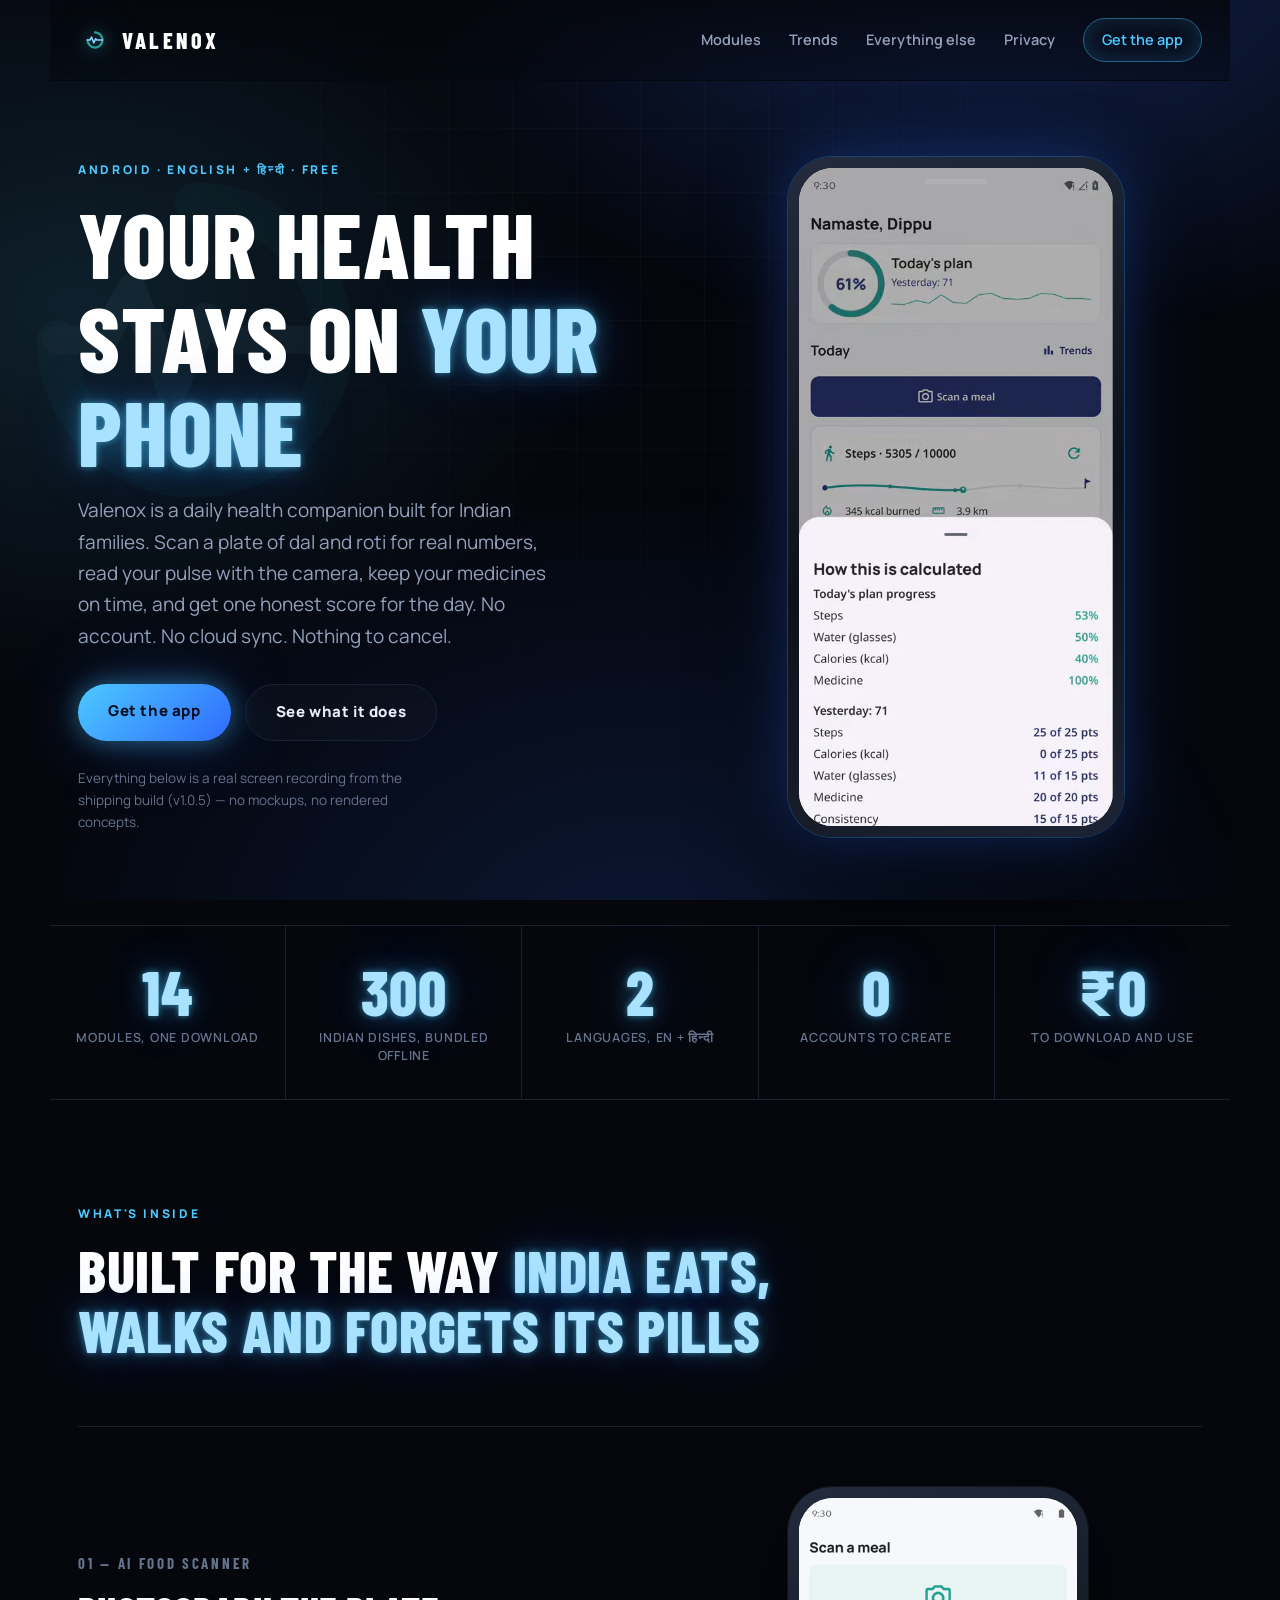
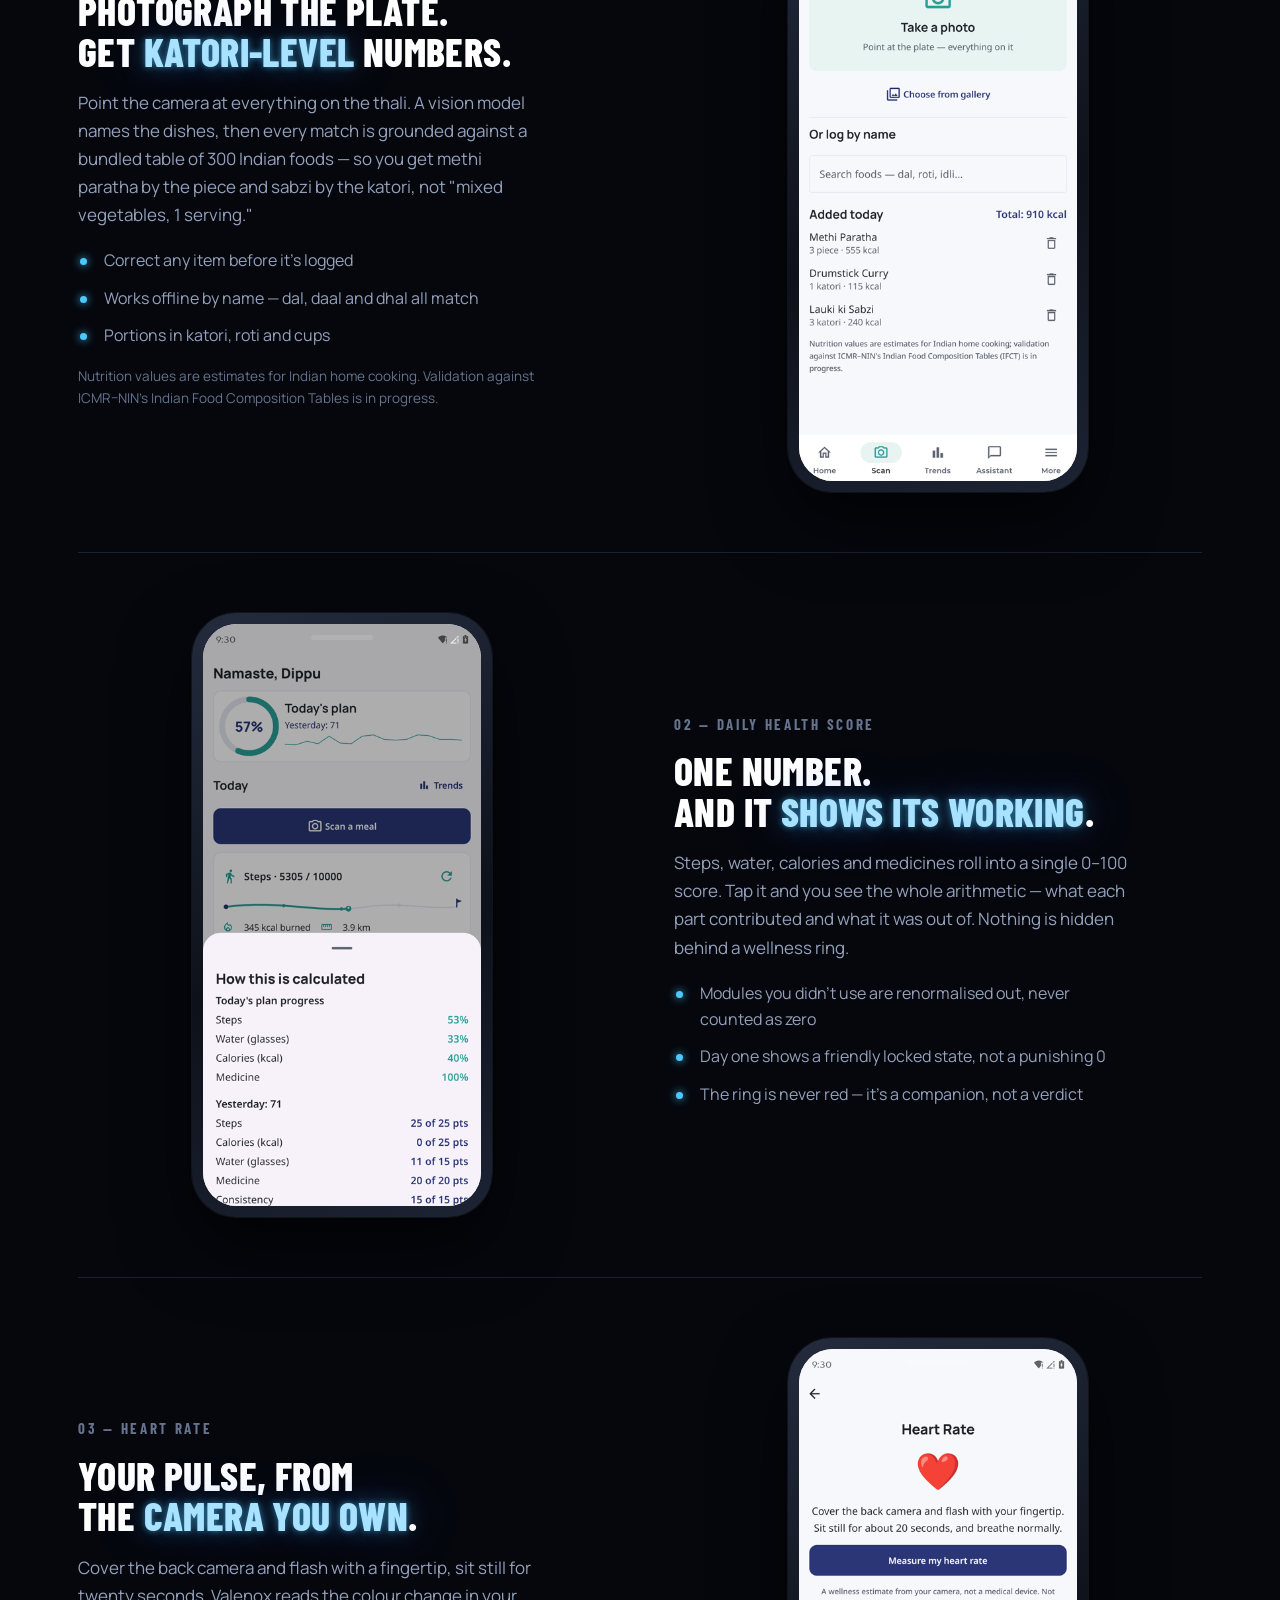
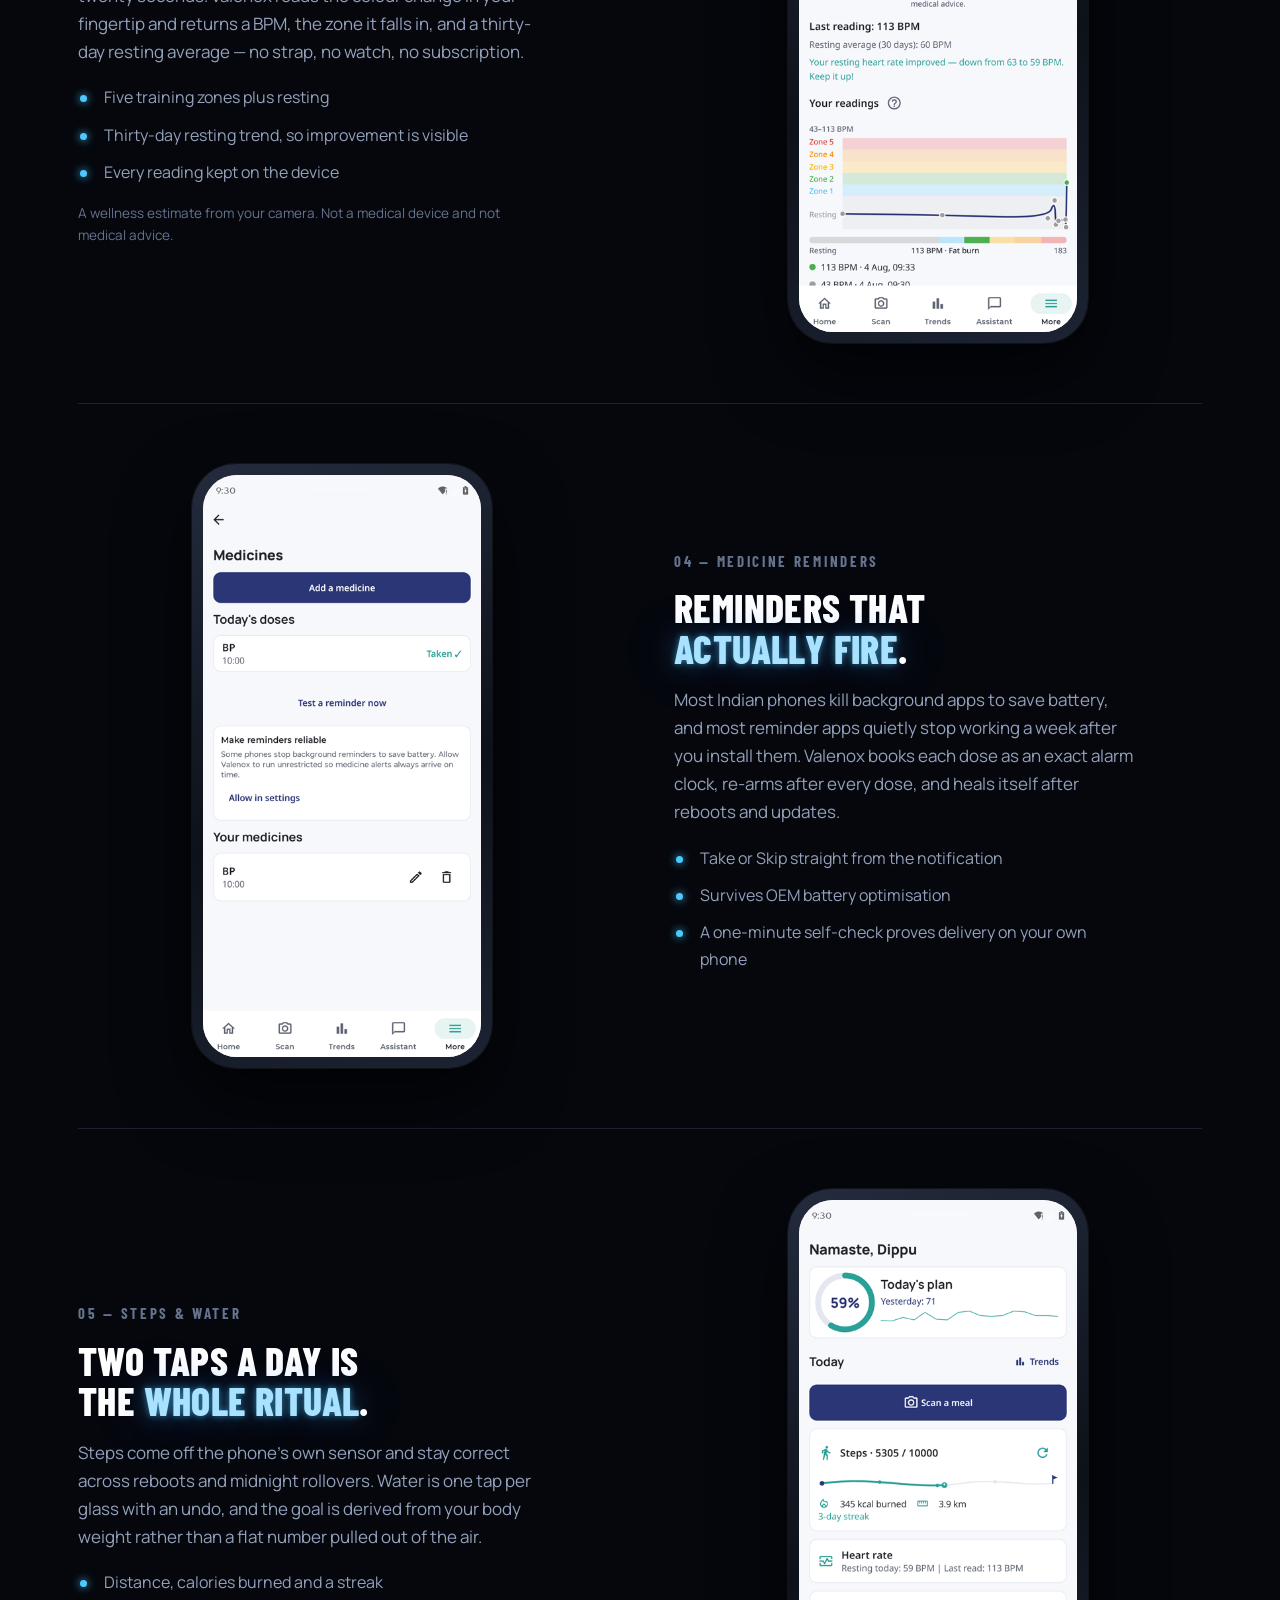
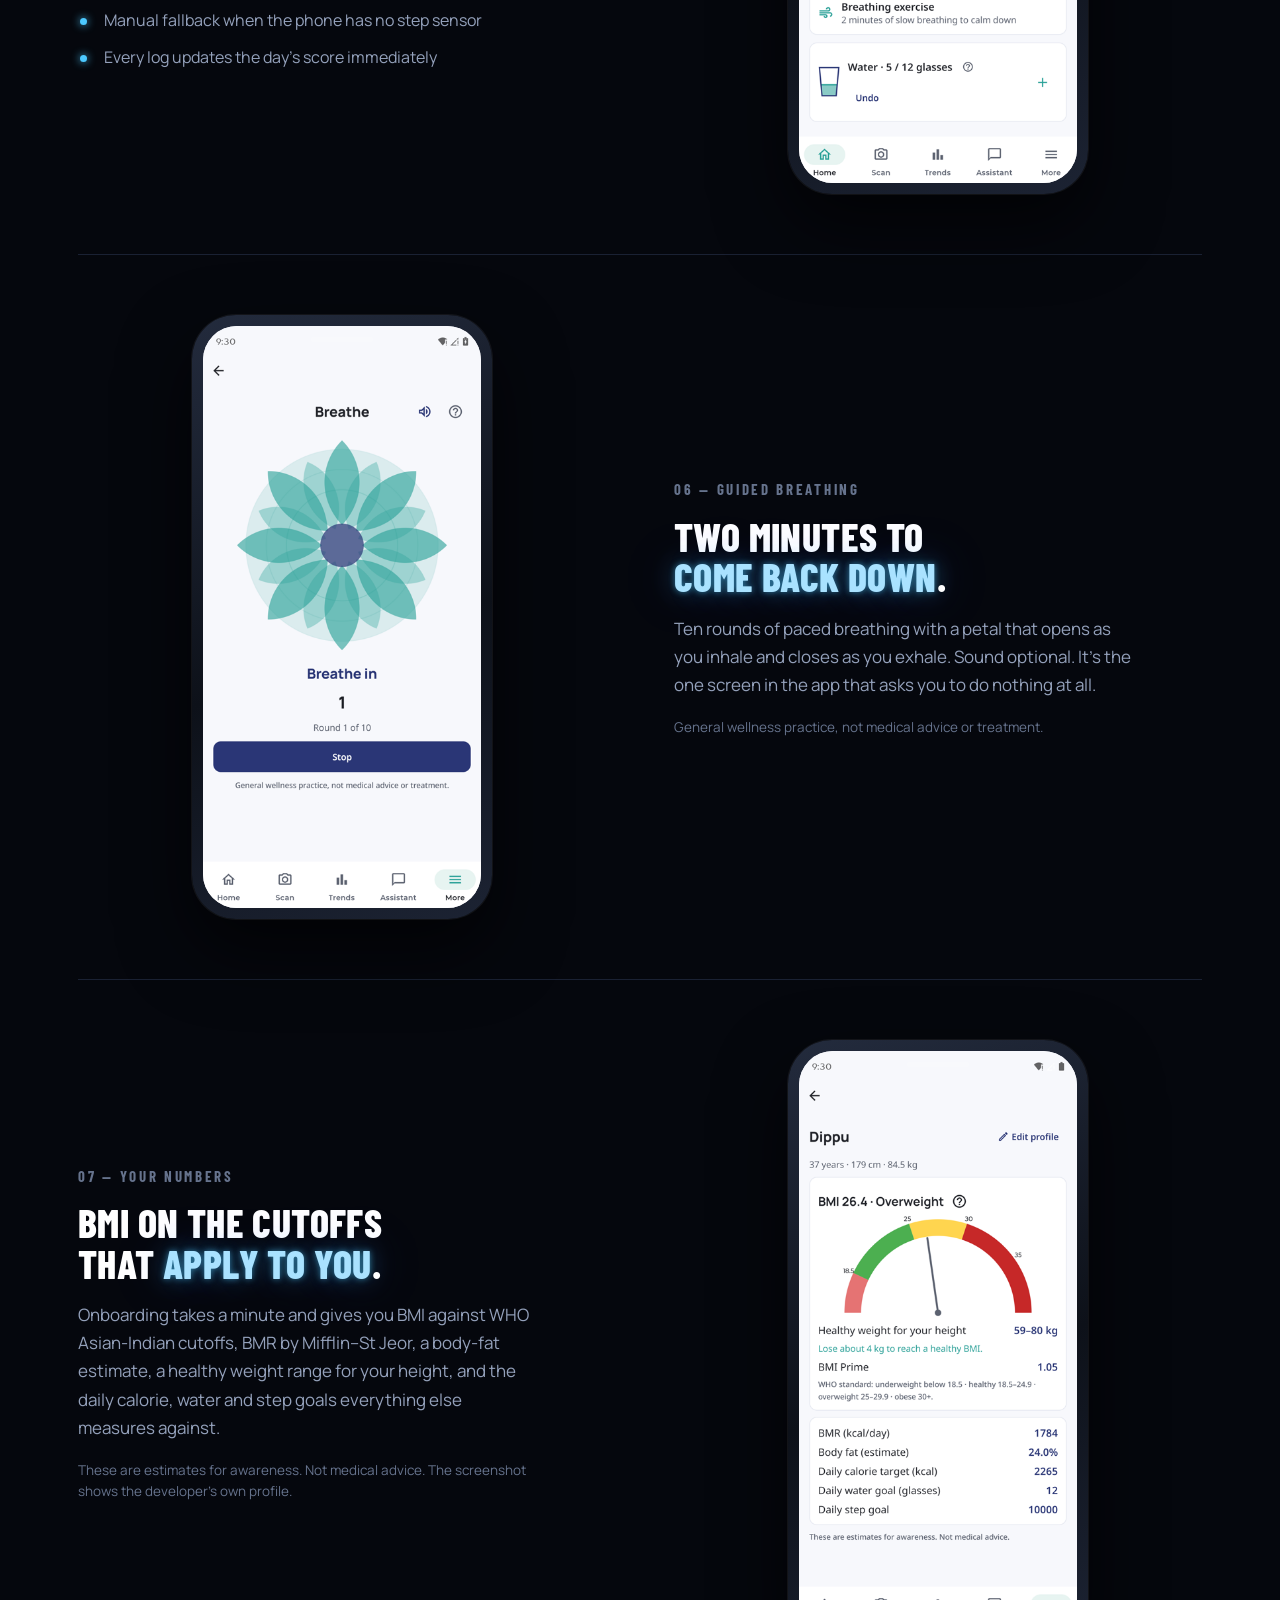
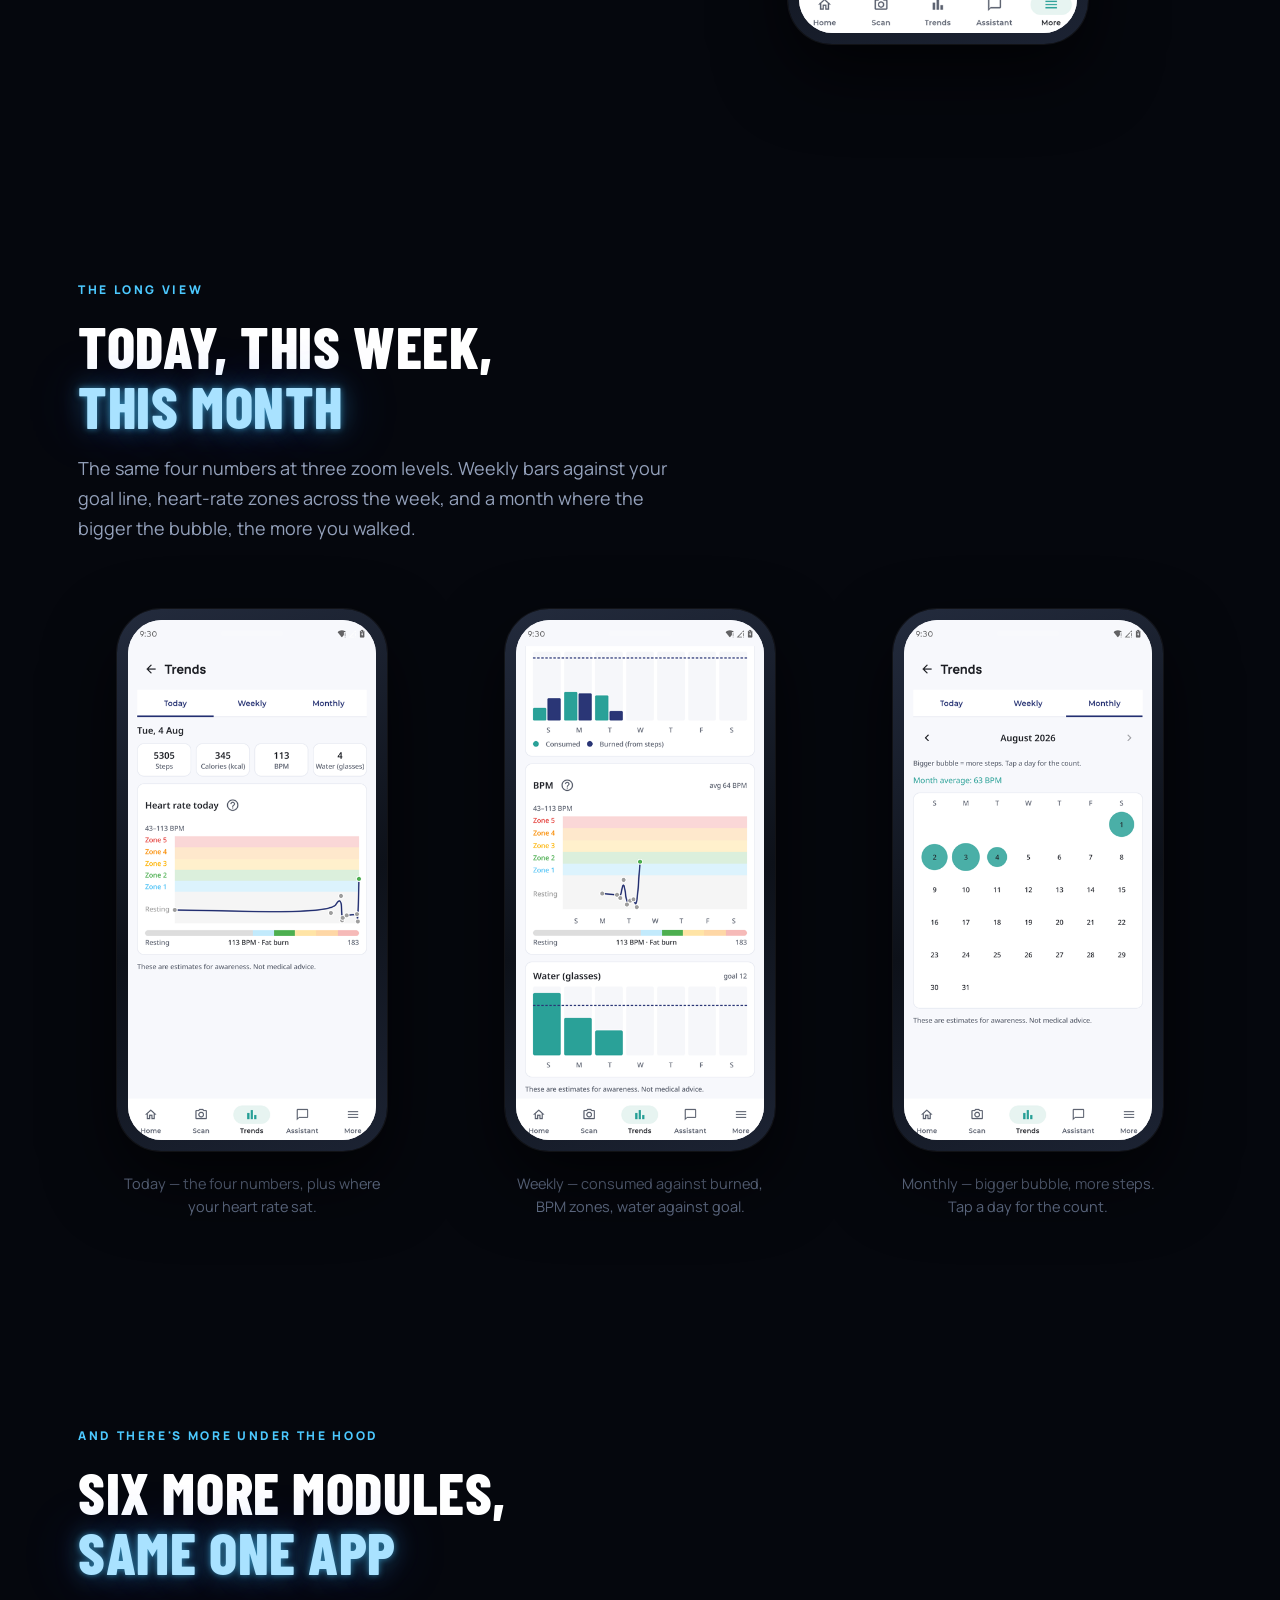
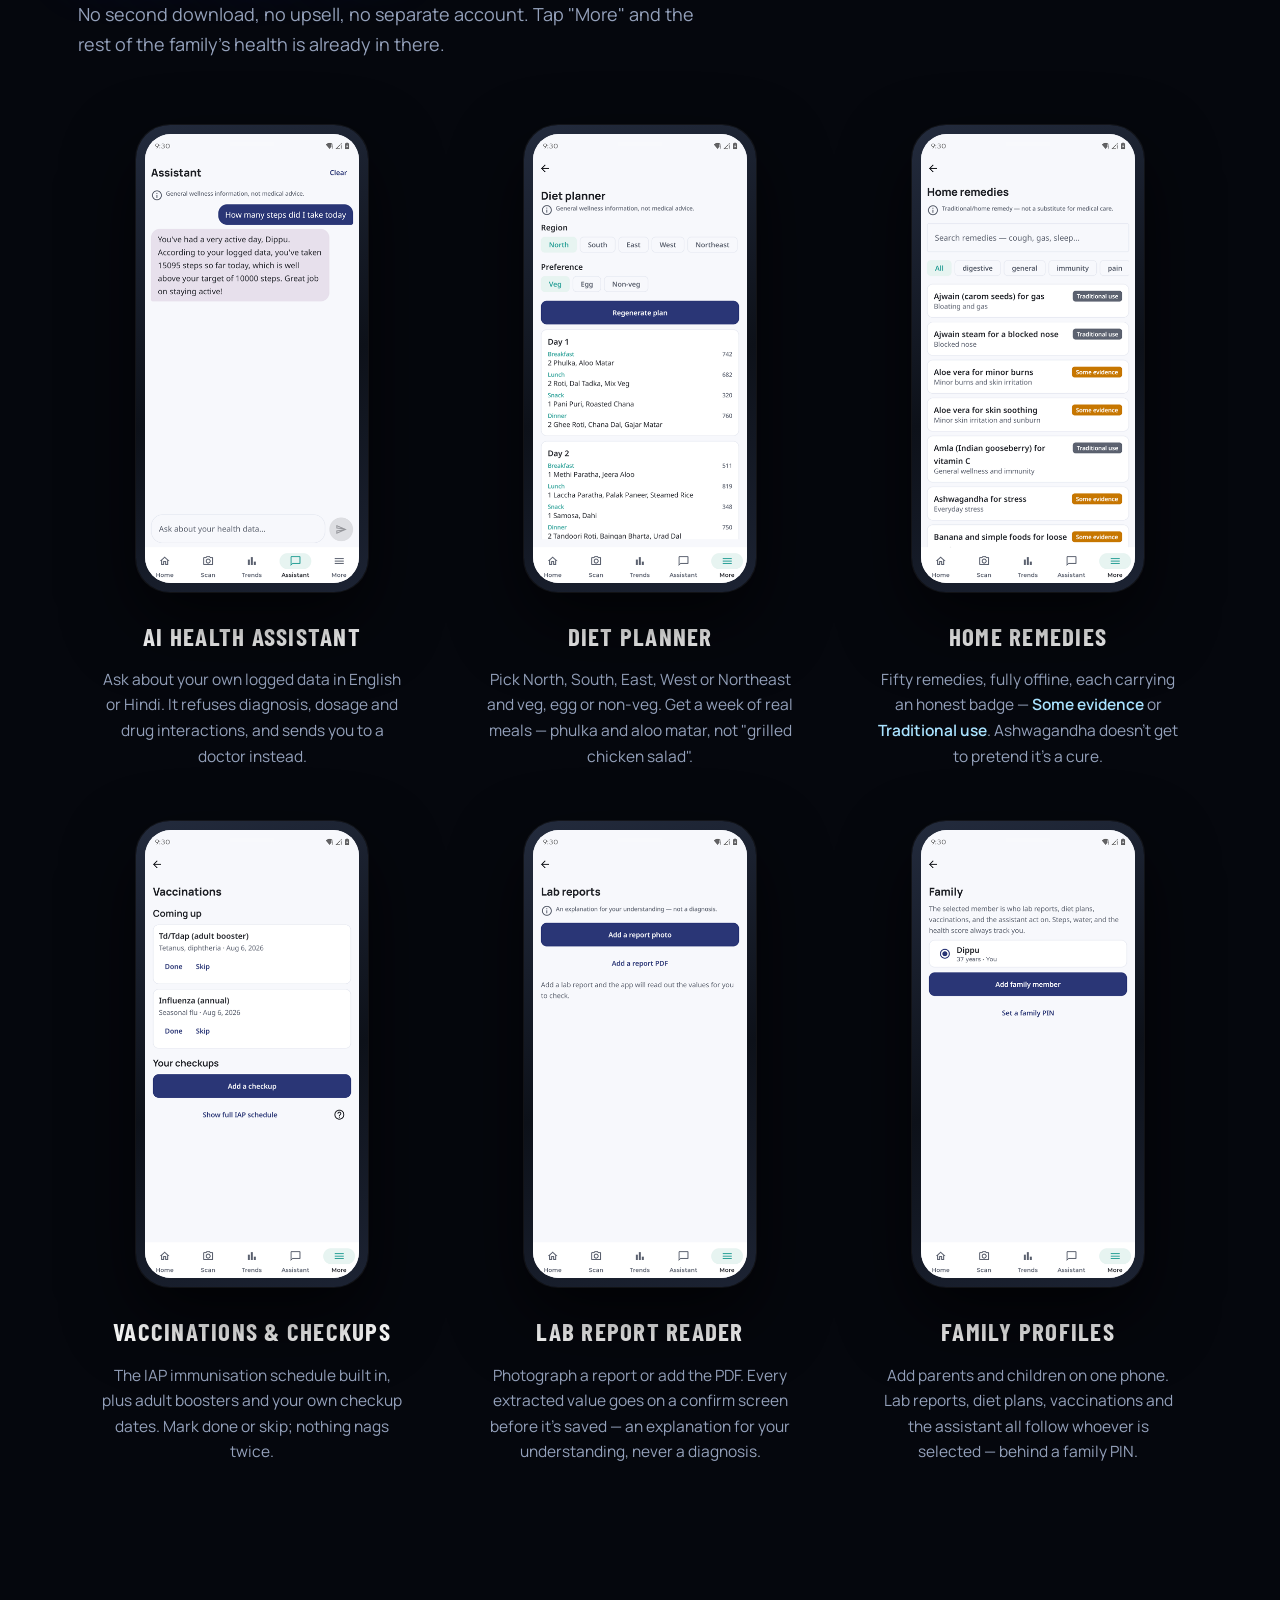
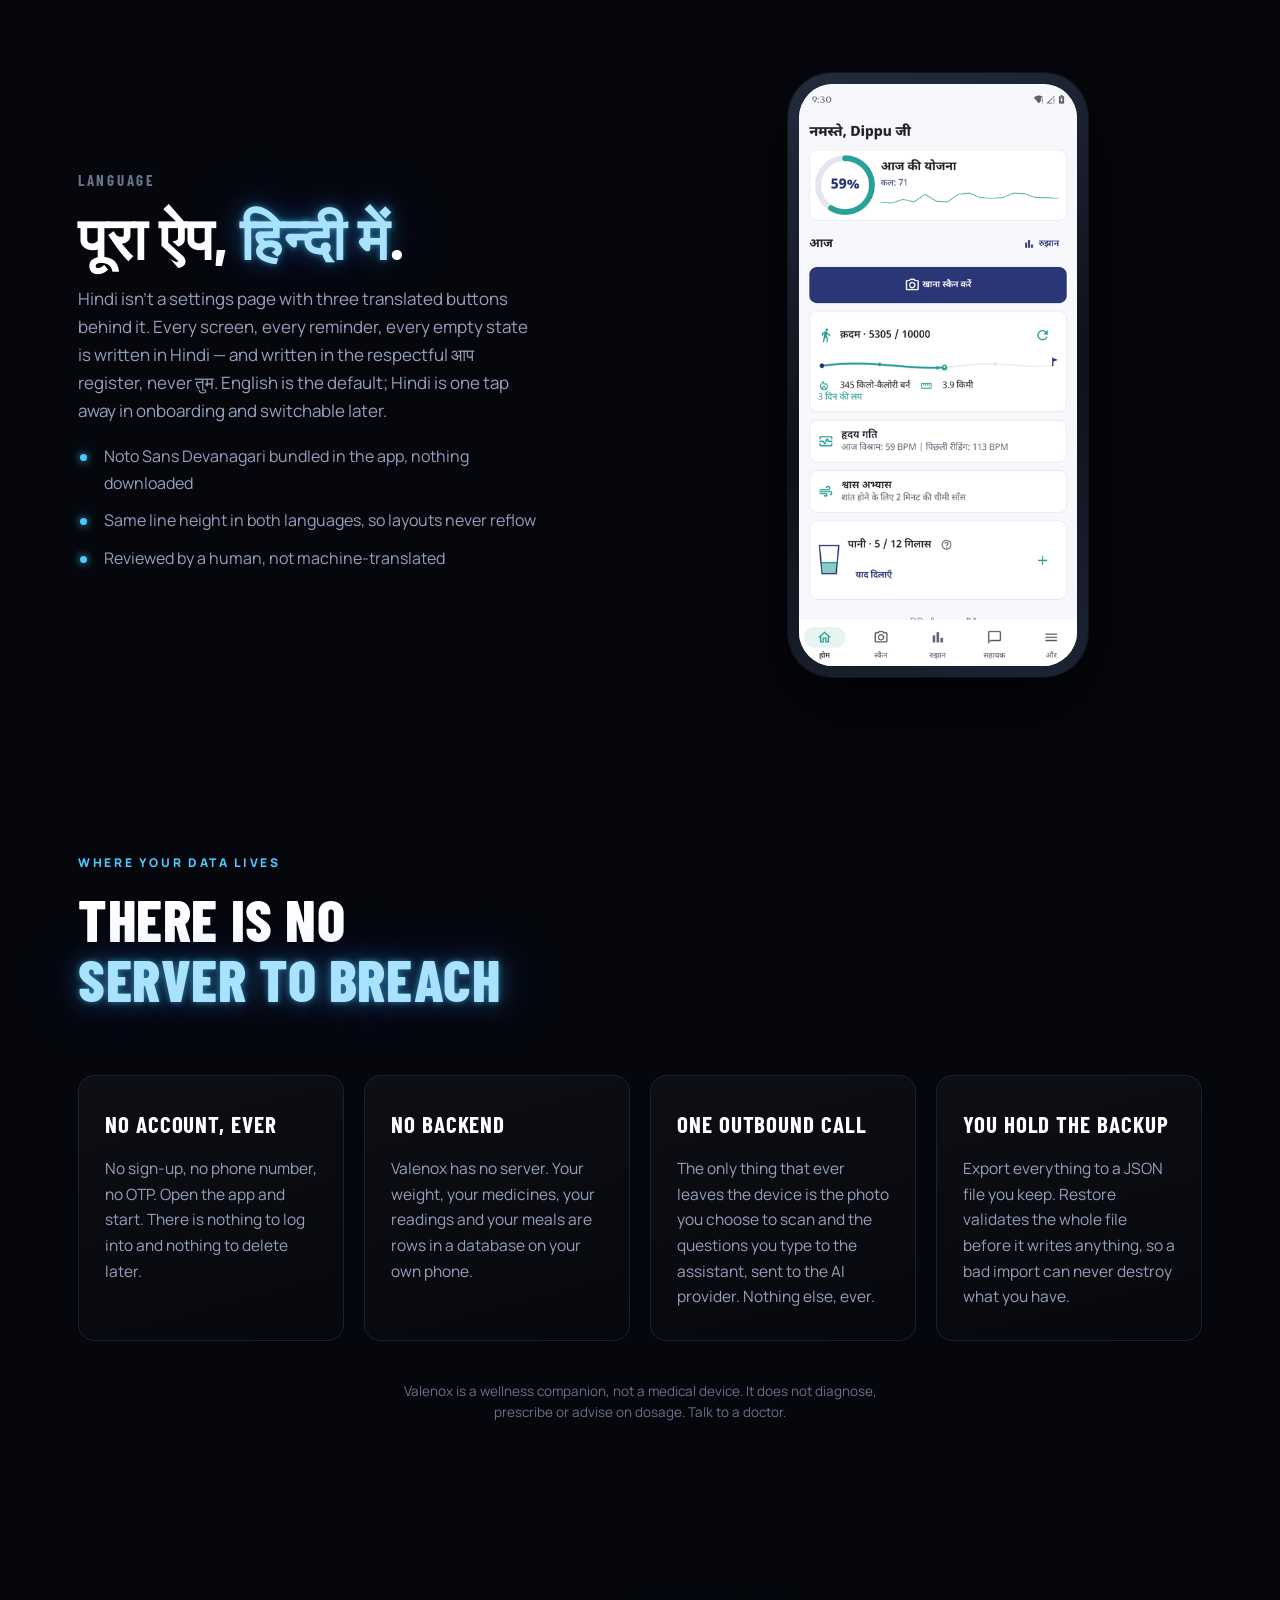
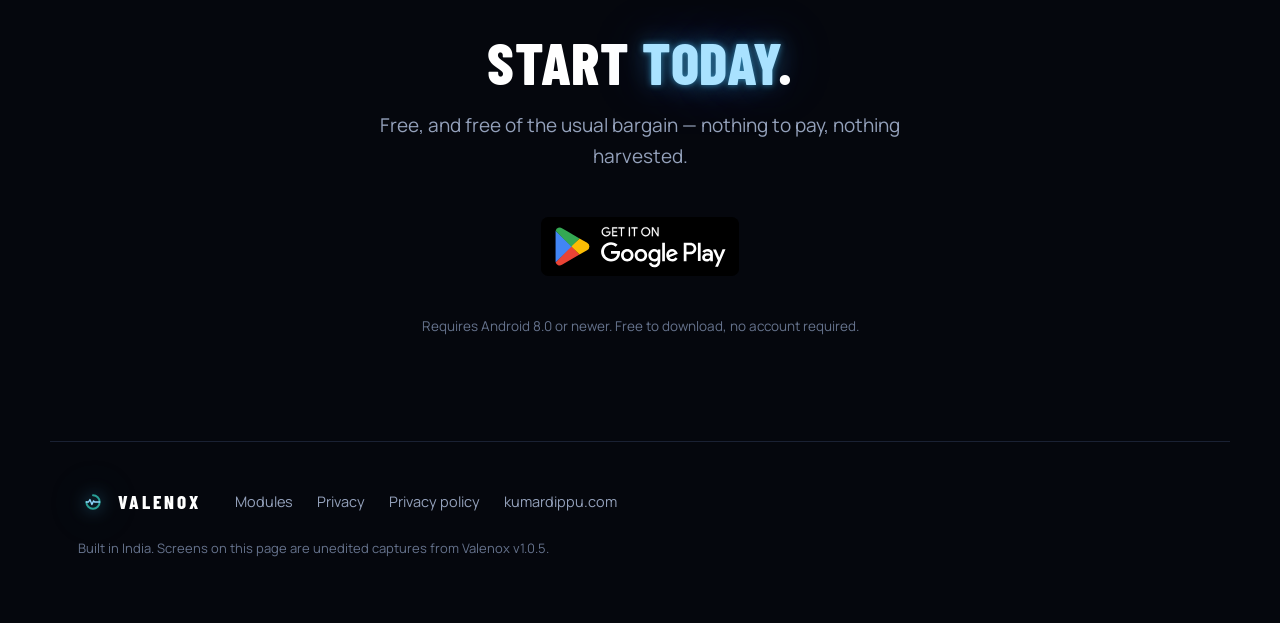
==== commit 6e219379: "add app link" ====
--- a/index.html
+++ b/index.html
@@ -416,22 +416,14 @@
     Free, and free of the usual bargain — nothing to pay, nothing harvested.
   </p>
 
-  <div class="placeholder">
-    <p class="placeholder__tag">Placeholder — not live yet</p>
-    <p>
-      Valenox is in a closed test cohort while the reminder reliability and food-scan
-      quality targets are measured on real phones. The Play Store link and the public
-      launch date go here once that read is in.
-    </p>
-    <div class="placeholder__row">
-      <span class="chip">Google Play link — TBD</span>
-      <span class="chip">Launch date — TBD</span>
-    </div>
+  <div class="get__cta">
+    <a href="https://play.google.com/store/apps/details?id=com.valenox.app" target="_blank" rel="noopener">
+      <img class="get__badge" src="assets/google-play-badge.svg" alt="Get it on Google Play" width="200" height="59">
+    </a>
   </div>
 
   <p class="fineprint fineprint--center">
-    Requires Android 8.0 or newer. Currently distributed as a signed APK to invited
-    testers only.
+    Requires Android 8.0 or newer. Free to download, no account required.
   </p>
 </section>
 
--- a/styles.css
+++ b/styles.css
@@ -405,32 +405,9 @@
 .get { text-align: center; }
 .get__sub { font-size: 19px; max-width: 46ch; margin: 0 auto 44px; }
 
-.placeholder {
-  max-width: 620px;
-  margin: 0 auto;
-  padding: 34px 30px;
-  border: 1px dashed rgba(76,201,255,.4);
-  border-radius: 18px;
-  background: rgba(76,201,255,.04);
-}
-.placeholder__tag {
-  font-size: 11.5px;
-  font-weight: 800;
-  letter-spacing: .2em;
-  text-transform: uppercase;
-  color: var(--blue);
-  margin: 0 0 14px;
-}
-.placeholder p { font-size: 16px; }
-.placeholder__row { display: flex; flex-wrap: wrap; gap: 12px; justify-content: center; margin-top: 22px; }
-.chip {
-  padding: 9px 18px;
-  border: 1px solid var(--line);
-  border-radius: 999px;
-  font-size: 13.5px;
-  font-weight: 600;
-  color: var(--ink-faint);
-}
+.get__cta { display: flex; justify-content: center; }
+.get__badge { height: 59px; width: auto; transition: transform .18s ease; }
+.get__badge:hover { transform: translateY(-2px); }
 
 /* ── Footer ─────────────────────────────────────────────── */
 .footer {
